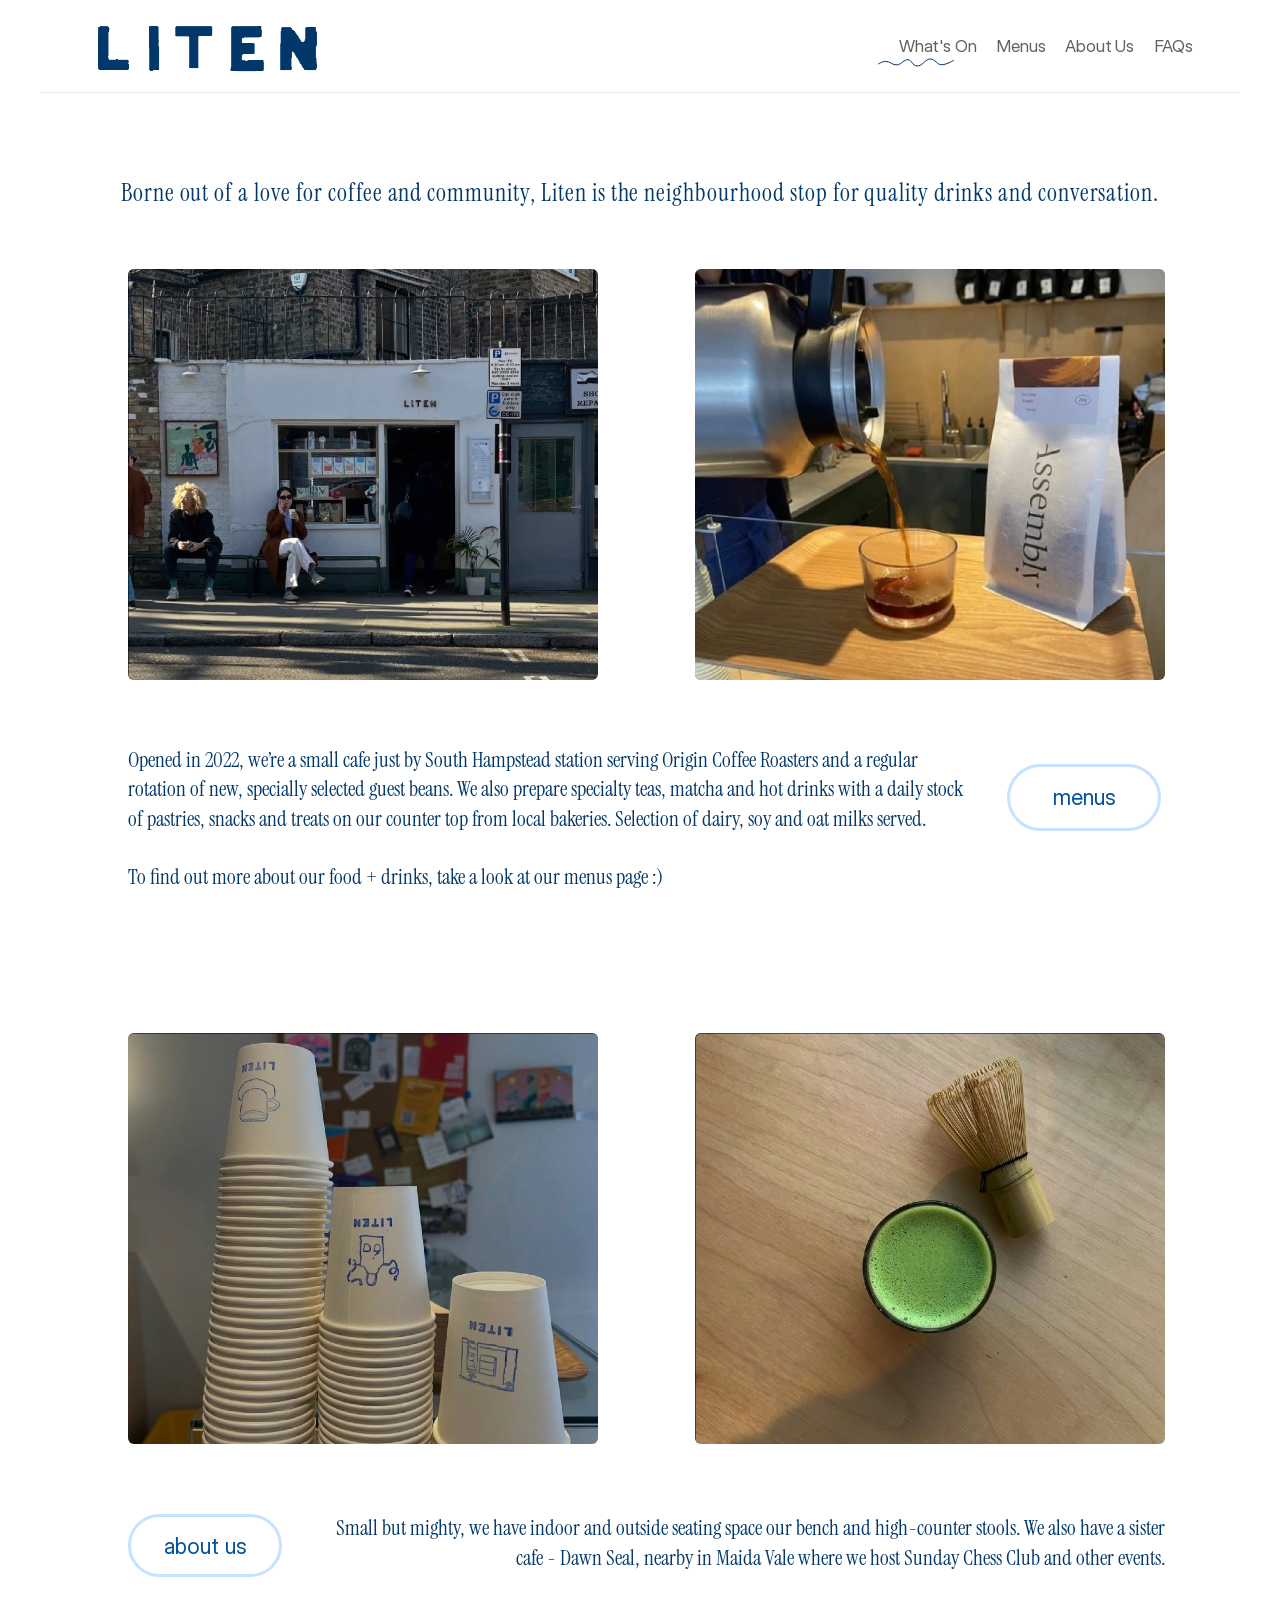
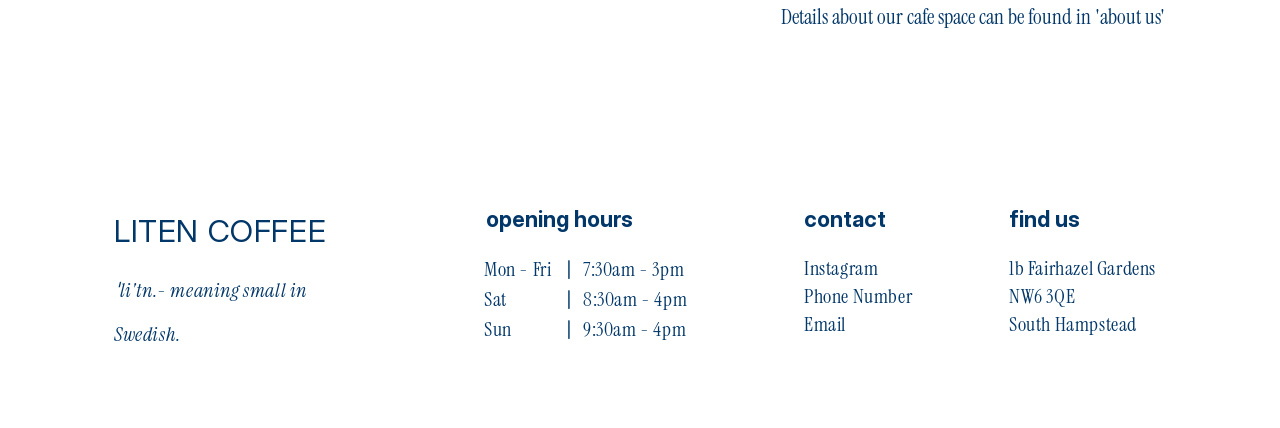
==== index.html @ a4f9b9c1 "Link footer address to Apple Maps / Google Maps Opens Apple Maps on iPhone, iPad and Mac, Google Map" ====
<!DOCTYPE html>
<html lang="en">
<head>
<meta charset="UTF-8">
<meta name="viewport" content="width=device-width, initial-scale=1.0">
<title>Liten — Home</title>
<meta name="description" content="Liten Coffee, a small neighbourhood cafe in South Hampstead serving quality coffee, tea and food.">
<link rel="icon" href="assets/images/liten-wordmark.png">
<link rel="preconnect" href="https://fonts.googleapis.com">
<link rel="preconnect" href="https://fonts.gstatic.com" crossorigin>
<link rel="stylesheet" href="https://fonts.googleapis.com/css2?family=Instrument+Serif:ital@0;1&display=swap">
<link rel="preload" href="assets/fonts/InterDisplay-Regular.woff2" as="font" type="font/woff2" crossorigin>
<link rel="stylesheet" href="css/style.css?v=2">
</head>
<body>
<header class="site-header">
  <div class="frame header-inner">
    <a href="index.html" class="logo-link" aria-label="Liten, back to home">
      <img src="assets/images/liten-wordmark.png" alt="Liten" width="245" height="91">
    </a>
    <button class="nav-toggle" type="button" aria-expanded="false" aria-controls="main-nav">Menu</button>
    <nav class="main-nav" id="main-nav" aria-label="Main">
      <a href="whatson.html">What's On<svg class="squiggle" viewBox="0 0 76 7" aria-hidden="true" focusable="false"><path d="M 0 5.26 C 0 5.26 3.353 2.695 7.664 2.41 C 11.975 2.125 14.529 6.456 19.16 5.886 C 23.79 5.316 25.866 0.416 30.017 0.7 C 34.168 0.985 33.849 6.399 38.958 6.969 C 44.067 7.539 47.261 0 52.37 0 C 57.479 0 58.597 5.841 63.866 5.699 C 69.134 5.556 76 1.14 76 1.14"/></svg></a>
      <a href="menus.html">Menus</a>
      <a href="aboutus.html">About Us</a>
      <a href="faqs.html">FAQs</a>
    </nav>
  </div>
</header>

<h1 class="sr-only">Liten Coffee</h1>
<main class="frame">
  <p class="home-hero">Borne out of a love for coffee and community, Liten is the neighbourhood stop for quality drinks and conversation.</p>

  <div class="home-main">
    <div class="photo-row">
      <img class="photo" src="assets/images/Liten_Shop_image.png" alt="The Liten shopfront in South Hampstead with customers sitting outside" width="470" height="411">
      <img class="photo" src="assets/images/Coffee_pour_image.png" alt="Filter coffee being poured beside a bag of beans" width="470" height="411">
    </div>

    <div class="home-copy-1">
      <div class="copy body-21">
        <p>Opened in 2022, we’re a small cafe just by South Hampstead station serving Origin Coffee Roasters and a regular rotation of new, specially selected guest beans. We also prepare specialty teas, matcha and hot drinks with a daily stock of pastries, snacks and treats on our counter top from local bakeries. Selection of dairy, soy and oat milks served.</p>
        <p>To find out more about our food + drinks, take a look at our menus page :)</p>
      </div>
      <a class="pill" href="menus.html">menus</a>
    </div>

    <div class="photo-row second">
      <img class="photo" src="assets/images/Coffee_Cups_image.png" alt="A stack of Liten branded coffee cups" width="470" height="411">
      <img class="photo" src="assets/images/Matcha_Image.png" alt="Matcha being whisked" width="471" height="411">
    </div>

    <div class="home-copy-2">
      <a class="pill short" href="aboutus.html">about us</a>
      <div class="copy body-21">
        <p>Small but mighty, we have indoor and outside seating space our bench and high-counter stools. We also have a sister cafe - Dawn Seal, nearby in Maida Vale where we host Sunday Chess Club and other events.</p>
        <p>Details about our cafe space can be found in 'about us'</p>
      </div>
    </div>
  </div>
</main>
<footer class="site-footer">
  <div class="frame footer-grid">
    <div class="footer-col">
      <p class="footer-brand">LITEN COFFEE</p>
      <p class="footer-gloss">ˈli'tn.- meaning small in Swedish.</p>
    </div>
    <div class="footer-col">
      <h2 class="heading-sans">opening hours</h2>
      <div class="hours">
        <p class="hours-row"><span>Mon - Fri</span><b>|</b><span>7:30am  - 3pm</span></p>
        <p class="hours-row"><span>Sat</span><b>|</b><span>8:30am - 4pm</span></p>
        <p class="hours-row"><span>Sun</span><b>|</b><span>9:30am - 4pm</span></p>
      </div>
    </div>
    <div class="footer-col">
      <h2 class="heading-sans">contact</h2>
      <p><a href="https://www.instagram.com/liten_coffeeshop/" target="_blank" rel="noopener">Instagram</a></p>
      <p>Phone Number</p>
      <p>Email</p>
    </div>
    <div class="footer-col">
      <h2 class="heading-sans">find us</h2>
      <a class="map-link" href="https://www.google.com/maps/search/?api=1&amp;query=Liten%20Coffee%2C%201b%20Fairhazel%20Gardens%2C%20London%20NW6%203QE" data-apple-maps="https://maps.apple.com/?q=Liten%20Coffee&amp;address=1b%20Fairhazel%20Gardens%2C%20London%20NW6%203QE" target="_blank" rel="noopener" aria-label="1b Fairhazel Gardens, NW6 3QE, South Hampstead (opens in maps)">
        <p>1b Fairhazel Gardens</p>
        <p>NW6 3QE</p>
        <p>South Hampstead</p>
      </a>
    </div>
  </div>
</footer>

<script src="js/main.js"></script>
</body>
</html>
---- css/style.css ----
/* ==========================================================================
   Liten Coffee — built to match the Framer design (1200px desktop frame).
   Every size, colour and position below is measured from the Framer site.
   ========================================================================== */

/* Fonts ----------------------------------------------------------------- */
/* Inter Display: official files from the Inter project (rsms/inter v4.1, SIL OFL) */
@font-face {
  font-family: 'Inter Display';
  src: url('../assets/fonts/InterDisplay-Regular.woff2') format('woff2');
  font-weight: 400; font-style: normal; font-display: swap;
}
@font-face {
  font-family: 'Inter Display';
  src: url('../assets/fonts/InterDisplay-SemiBold.woff2') format('woff2');
  font-weight: 600; font-style: normal; font-display: swap;
}
@font-face {
  font-family: 'Inter Display';
  src: url('../assets/fonts/InterDisplay-Bold.woff2') format('woff2');
  font-weight: 700; font-style: normal; font-display: swap;
}
/* Instrument Serif is loaded from Google Fonts in each page's <head> (same files Framer uses). */

/* Tokens ---------------------------------------------------------------- */
:root {
  --navy: #023769;        /* Framer "Text colour" */
  --pill-text: #01529E;   /* pill button text */
  --pill-blue: #C7E2FF;   /* pill button outline */
  --nav-grey: #616161;    /* nav links */
  --rule: rgba(0, 0, 0, 0.08); /* header divider */
  --placeholder: #D9D9D9; /* empty image frames awaiting photos */
  --bg: #FFFFFF;

  --sans: 'Inter Display', 'Inter', Helvetica, Arial, sans-serif;
  --serif: 'Instrument Serif', Georgia, 'Times New Roman', serif;

  --frame: 1200px;
}

* { box-sizing: border-box; }
html { -webkit-text-size-adjust: 100%; }
body {
  margin: 0;
  background: var(--bg);
  color: var(--navy);
  font-family: var(--serif);
  font-size: 20px;
  line-height: 1.4;
  -webkit-font-smoothing: antialiased;
}
p, h1, h2, h3, h4, ul { margin: 0; }
a { color: inherit; }
img { display: block; max-width: 100%; }

.sr-only {
  position: absolute; width: 1px; height: 1px; padding: 0; margin: -1px;
  overflow: hidden; clip: rect(0, 0, 0, 0); white-space: nowrap; border: 0;
}

/* The 1200px Framer frame, centred */
.frame {
  width: 100%;
  max-width: var(--frame);
  margin: 0 auto;
  position: relative;
}

/* Header ---------------------------------------------------------------- */
.site-header { background: var(--bg); }
.header-inner {
  display: flex;
  align-items: flex-start;
  justify-content: space-between;
  padding-left: 46px;
  padding-right: 47px;
  border-bottom: 1px solid var(--rule);
  height: 93px; /* 92px bar + 1px divider */
}
.logo-link { display: block; flex: none; }
.logo-link img { width: 245px; height: 91px; object-fit: cover; }

.main-nav {
  display: flex;
  gap: 20px;
  padding-top: 36px;
}
.main-nav a {
  position: relative;
  display: block;
  font-family: var(--sans);
  font-weight: 400;
  font-size: 17px;
  line-height: 20px;
  letter-spacing: -0.2px;
  color: var(--nav-grey);
  text-decoration: none;
  white-space: nowrap;
}
.main-nav a:first-child { letter-spacing: -0.17px; }
.main-nav a:hover { color: var(--navy); }

/* Hand-drawn squiggle: exact vector from Framer, sits under "What's On" */
.squiggle {
  position: absolute;
  left: -21px;
  top: 23px;
  width: 76px;
  height: 7px;
  overflow: visible;
  pointer-events: none;
}
.squiggle path { fill: none; stroke: var(--navy); stroke-width: 1; }

.nav-toggle { display: none; }

/* Compact header used on the inner pages */
.site-header.compact .header-inner { height: auto; border-bottom: 0; }
.site-header.compact .logo-link img { width: 168px; height: 63px; }
.site-header.compact .main-nav { padding-top: 21px; }
.site-header.compact .squiggle { top: 24px; }
.site-header.compact { border-bottom: 1px solid var(--rule); } /* full-width divider */

/* Type styles ----------------------------------------------------------- */
.page-title {
  font-family: var(--sans);
  font-weight: 600;
  font-size: 27px;
  line-height: 37.8px;
  letter-spacing: 0.81px;
}
.gloss {
  font-family: var(--serif);
  font-style: italic;
  font-size: 20px;
  line-height: 28px;
}
.body-21 { font-size: 21px; line-height: 29.4px; }
.body-20 { font-size: 20px; line-height: 36px; letter-spacing: 0.6px; }
.heading-sans {
  font-family: var(--sans);
  font-weight: 700;
  font-size: 22px;
  line-height: 30.8px;
}

/* Pill buttons: 3px light-blue outline, Inter Display 22px */
.pill {
  display: inline-flex;
  align-items: center;
  justify-content: center;
  width: 154px;
  height: 67px;
  border: 3px solid var(--pill-blue);
  border-radius: 42px;
  font-family: var(--sans);
  font-weight: 400;
  font-size: 22px;
  line-height: 1;
  color: var(--pill-text);
  text-decoration: none;
  transition: background-color 0.2s ease;
}
.pill:hover, .pill:focus-visible { background-color: var(--pill-blue); }
.pill.short { height: 63px; }
.pill.r34 { border-radius: 34px; }

/* Photos: 470 x 411, 6px corners */
.photo {
  width: 100%;
  aspect-ratio: 470 / 411;
  object-fit: cover;
  border-radius: 6px;
}
.photo-placeholder {
  width: 100%;
  aspect-ratio: 470 / 411;
  border-radius: 6px;
  background: var(--placeholder);
}
.photo-row {
  display: grid;
  grid-template-columns: minmax(0, 470px) minmax(0, 470px);
  column-gap: 97px;
}

/* Home ------------------------------------------------------------------ */
.home-hero {
  padding-top: 86px; /* text top at 179 */
  text-align: center;
  font-size: 24px;
  line-height: 28.8px;
  letter-spacing: 0.96px;
  padding-left: 16px;
  padding-right: 16px;
}
.home-main { padding-left: 88px; padding-right: 75px; }
.home-main .photo-row:first-child { margin-top: 61px; } /* images at 269 */

.home-copy-1 {
  display: flex;
  justify-content: space-between;
  align-items: flex-start;
  gap: 29px;
  margin-top: 66px;
}
.home-copy-1 .copy { max-width: 850px; display: grid; gap: 29px; }
.home-copy-1 .pill { margin-top: 18px; margin-right: 4px; }

.home-main .photo-row.second { margin-top: 141px; }

.home-copy-2 {
  display: flex;
  justify-content: space-between;
  align-items: flex-start;
  gap: 41px;
  margin-top: 70px;
  padding-bottom: 128px;
}
.home-copy-2 .copy { max-width: 842px; display: grid; gap: 30px; text-align: right; }

/* Menus ----------------------------------------------------------------- */
.inner-main { padding-left: 53px; padding-right: 53px; }
.menus-main { padding-left: 66px; padding-right: 90px; padding-bottom: 120px; }
.menus-main .page-title { margin-top: 71px; }
.menus-main .intro { margin-top: 29px; max-width: 618px; }
.menus-main .photo-row { margin-top: 85px; column-gap: 104px; }
.menu-col .pill { margin-top: 30px; }
.menu-col:first-child .pill { margin-left: 139px; }
.menu-col:last-child .pill { margin-left: 143px; }

/* About Us -------------------------------------------------------------- */
.about-main .page-title { margin-top: 68px; }
.about-main .gloss { margin-top: 20px; }
.about-photo {
  margin-top: 54px;
  width: 688px; max-width: 100%;
  aspect-ratio: 688 / 311;
  background: var(--placeholder);
}
.about-copy { margin-top: 45px; max-width: 624px; display: grid; gap: 36px; padding-bottom: 120px; }

/* FAQs ------------------------------------------------------------------ */
.faq-layout {
  display: grid;
  grid-template-columns: minmax(0, 1fr) 278px;
  column-gap: 40px;
  padding-bottom: 120px;
}
.faq-main .page-title { margin-top: 78px; }
.faq-list { margin-top: 57px; }
.faq-list dt, .faq-list dd {
  margin: 0;
  font-size: 21px;
  line-height: 37.8px;
  letter-spacing: 0.63px;
}
.faq-list dt { font-weight: 700; }
.things { margin-top: 116px; } /* heading at x 868, y 180 */
.things .heading-sans { line-height: 27px; }
.things ul { list-style: none; padding: 0; margin-top: 17px; }

/* What's On ------------------------------------------------------------- */
.whatson-line {
  text-align: center;
  font-size: 16px;
  line-height: 19.2px;
  padding-bottom: 240px;
}

/* Footer ---------------------------------------------------------------- */
.site-footer { background: var(--bg); }
.footer-grid {
  display: grid;
  grid-template-columns: 372px 318px 205px auto;
  padding: 45px 16px 72px 74px;
}
.footer-col .footer-brand {
  font-family: var(--sans);
  font-weight: 400;
  font-size: 31px;
  line-height: 49.6px;
  white-space: nowrap;
}
.footer-col .footer-gloss {
  margin-top: 13px;
  max-width: 246px;
  font-style: italic;
  font-size: 20px;
  line-height: 44px;
}
.footer-col p, .hours-row {
  font-size: 20px;
  line-height: 28px;
  letter-spacing: 0.6px;
}
.footer-col .heading-sans { margin-bottom: 21px; line-height: 27px; }
.footer-col a { text-decoration: none; }
.footer-col a:hover { text-decoration: underline; }
.hours { margin-left: -2px; }
.footer-col .hours-row {
  display: grid;
  grid-template-columns: 82px 17px auto;
  line-height: 30px;
  white-space: nowrap;
}
.hours-row b { font-weight: 700; }

/* Mid widths: let the frame breathe ------------------------------------- */
@media (max-width: 1199px) {
  .header-inner { padding-left: 32px; padding-right: 32px; }
  .home-main { padding-left: 48px; padding-right: 48px; }
  .home-main .photo-row { column-gap: 6%; }
  .menus-main { padding-left: 48px; padding-right: 48px; }
  .menus-main .photo-row { column-gap: 6%; }
  .menu-col .pill { margin-left: 0 !important; }
  .menu-col { display: grid; justify-items: center; }
  .inner-main { padding-left: 48px; padding-right: 48px; }
  .faq-layout { grid-template-columns: minmax(0, 1fr) 260px; }
  .footer-grid { grid-template-columns: 1.4fr 1.2fr 0.9fr 1fr; column-gap: 24px; padding-left: 48px; padding-right: 32px; }
}

/* Mobile (not designed in Framer yet; stacks the desktop design) -------- */
@media (max-width: 760px) {
  .header-inner {
    height: auto;
    flex-wrap: wrap;
    align-items: center;
    padding: 0 20px;
  }
  .logo-link img, .site-header.compact .logo-link img { width: 168px; height: 63px; }
  .nav-toggle {
    display: inline-flex;
    background: none;
    border: 0;
    padding: 8px 0;
    font-family: var(--sans);
    font-size: 17px;
    color: var(--navy);
    cursor: pointer;
  }
  .main-nav,
  .site-header.compact .main-nav {
    display: none;
    width: 100%;
    flex-direction: column;
    gap: 18px;
    padding: 12px 0 22px;
  }
  .main-nav.open { display: flex; }
  .main-nav a { font-size: 19px; line-height: 24px; }
  .squiggle { left: 0; top: 27px; }

  .home-hero { padding: 40px 20px 0; font-size: 22px; line-height: 28px; letter-spacing: 0.6px; }
  .home-main, .menus-main, .inner-main { padding-left: 20px; padding-right: 20px; }
  .photo-row, .menus-main .photo-row { grid-template-columns: minmax(0, 1fr); row-gap: 20px; }
  .home-main .photo-row:first-child { margin-top: 36px; }
  .home-main .photo-row.second { margin-top: 64px; }
  .home-copy-1, .home-copy-2 { flex-direction: column; gap: 24px; margin-top: 36px; }
  .home-copy-1 .pill { margin: 0; }
  .home-copy-2 { flex-direction: column-reverse; padding-bottom: 72px; }
  .home-copy-2 .copy { text-align: left; }
  .menus-main .page-title, .about-main .page-title, .faq-main .page-title { margin-top: 40px; }
  .menus-main .photo-row { margin-top: 40px; row-gap: 40px; }
  .menu-col .pill { margin-top: 20px; }
  .about-photo { margin-top: 32px; }
  .about-copy { margin-top: 32px; gap: 24px; padding-bottom: 72px; }
  .faq-layout { grid-template-columns: minmax(0, 1fr); padding-bottom: 72px; }
  .faq-list { margin-top: 28px; }
  .faq-list dt, .faq-list dd { line-height: 30px; }
  .faq-list dd { margin-bottom: 12px; }
  .things { margin-top: 32px; }
  .whatson-line { padding: 32px 20px 160px; }
  .footer-grid { grid-template-columns: 1fr 1fr; gap: 36px 24px; padding: 40px 20px 56px; }
  .footer-col:first-child { grid-column: 1 / -1; }
  .footer-col .footer-gloss { margin-top: 4px; line-height: 30px; max-width: none; }
  .footer-col .heading-sans { margin-bottom: 12px; }
}
@media (max-width: 420px) {
  .footer-grid { grid-template-columns: 1fr; }
}

/* "find us" address link: looks like the design, underlines on hover */
.map-link { display: block; text-decoration: none; }
.map-link:hover p, .map-link:focus-visible p { text-decoration: underline; }
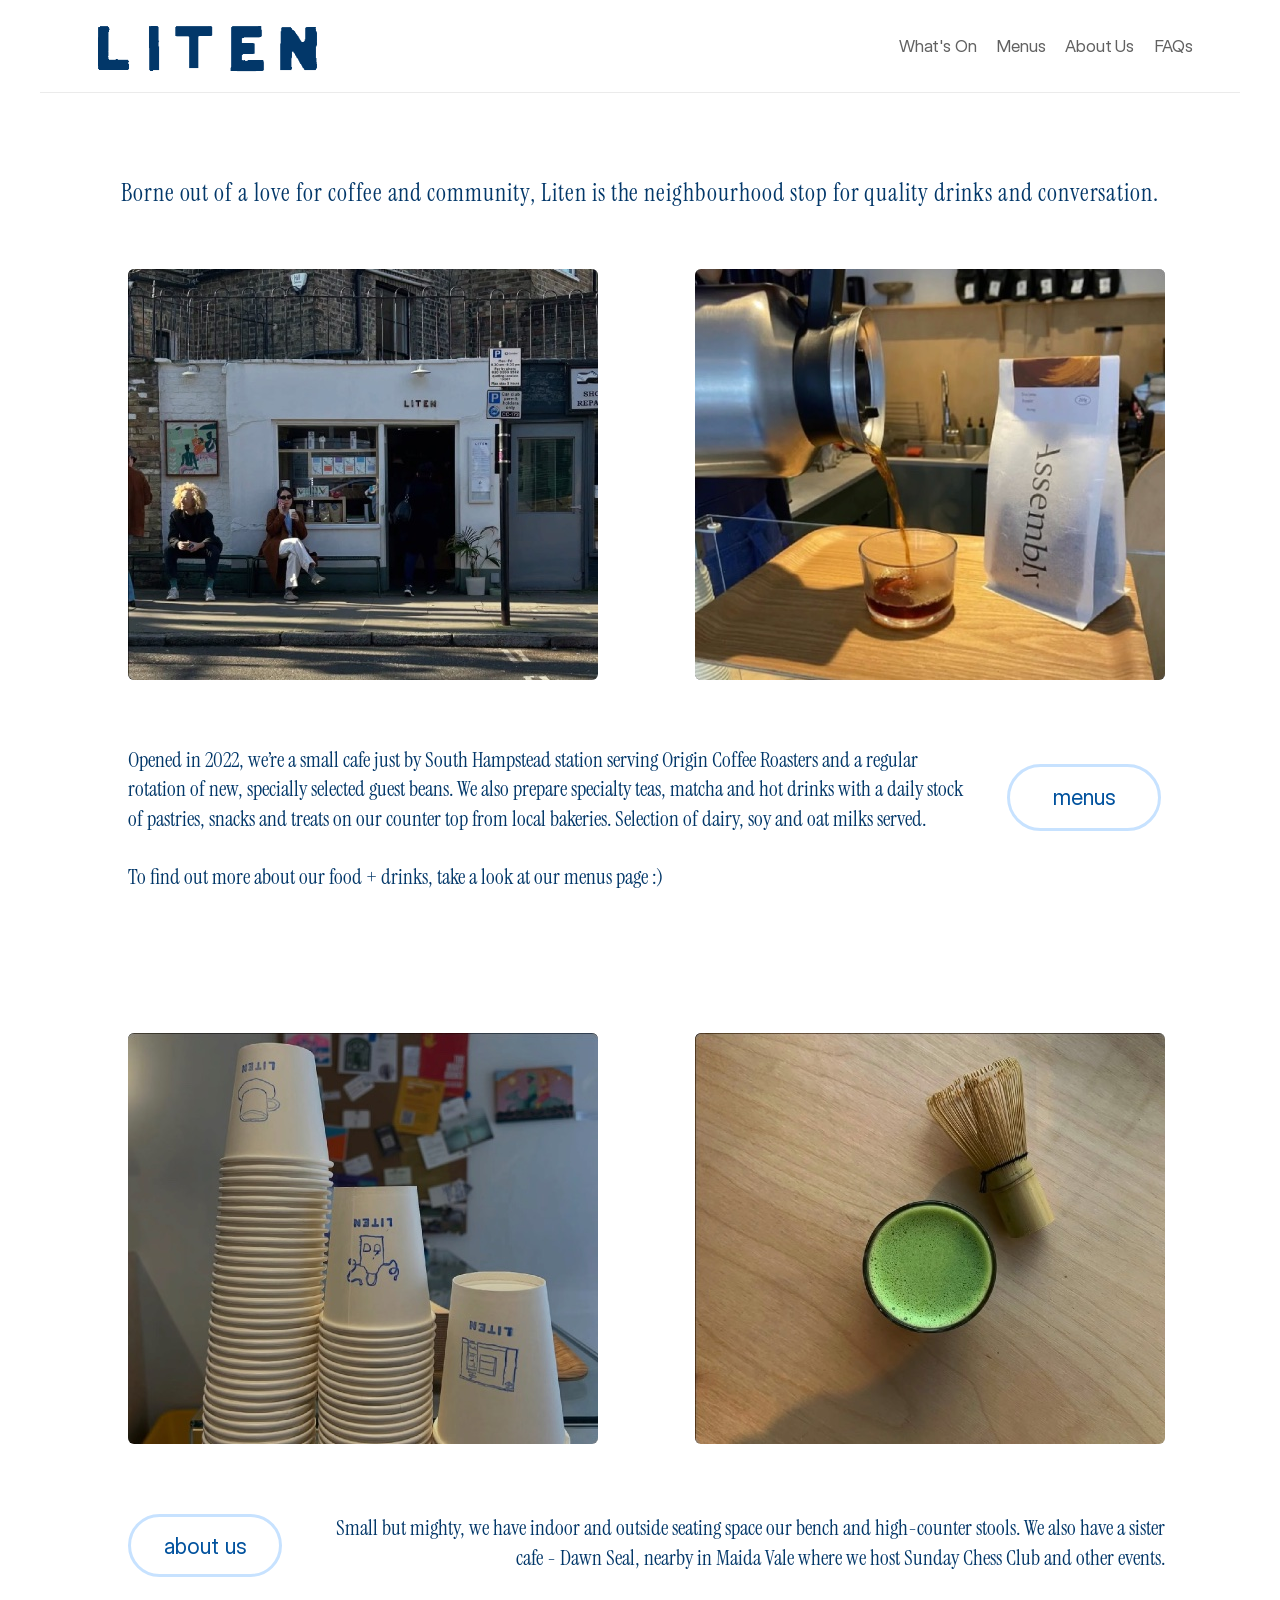
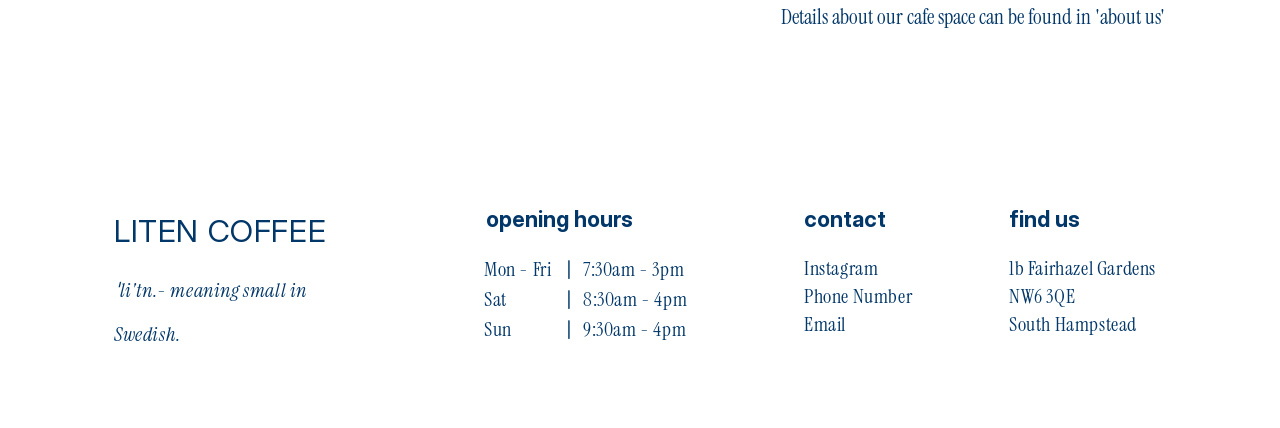
==== commit 1cc5eff8: "Show nav squiggle only on hover and for the current page Co-Authored-By: Claude Opus 5.5 <noreply@an" ====
--- a/index.html
+++ b/index.html
@@ -18,12 +18,12 @@
     <a href="index.html" class="logo-link" aria-label="Liten, back to home">
       <img src="assets/images/liten-wordmark.png" alt="Liten" width="245" height="91">
     </a>
-    <button class="nav-toggle" type="button" aria-expanded="false" aria-controls="main-nav">Menu</button>
+    <button class="nav-toggle" type="button" aria-expanded="false" aria-controls="main-nav" aria-label="Open navigation"><span></span><span></span><span></span></button>
     <nav class="main-nav" id="main-nav" aria-label="Main">
       <a href="whatson.html">What's On<svg class="squiggle" viewBox="0 0 76 7" aria-hidden="true" focusable="false"><path d="M 0 5.26 C 0 5.26 3.353 2.695 7.664 2.41 C 11.975 2.125 14.529 6.456 19.16 5.886 C 23.79 5.316 25.866 0.416 30.017 0.7 C 34.168 0.985 33.849 6.399 38.958 6.969 C 44.067 7.539 47.261 0 52.37 0 C 57.479 0 58.597 5.841 63.866 5.699 C 69.134 5.556 76 1.14 76 1.14"/></svg></a>
-      <a href="menus.html">Menus</a>
-      <a href="aboutus.html">About Us</a>
-      <a href="faqs.html">FAQs</a>
+      <a href="menus.html">Menus<svg class="squiggle" viewBox="0 0 76 7" aria-hidden="true" focusable="false"><path d="M 0 5.26 C 0 5.26 3.353 2.695 7.664 2.41 C 11.975 2.125 14.529 6.456 19.16 5.886 C 23.79 5.316 25.866 0.416 30.017 0.7 C 34.168 0.985 33.849 6.399 38.958 6.969 C 44.067 7.539 47.261 0 52.37 0 C 57.479 0 58.597 5.841 63.866 5.699 C 69.134 5.556 76 1.14 76 1.14"/></svg></a>
+      <a href="aboutus.html">About Us<svg class="squiggle" viewBox="0 0 76 7" aria-hidden="true" focusable="false"><path d="M 0 5.26 C 0 5.26 3.353 2.695 7.664 2.41 C 11.975 2.125 14.529 6.456 19.16 5.886 C 23.79 5.316 25.866 0.416 30.017 0.7 C 34.168 0.985 33.849 6.399 38.958 6.969 C 44.067 7.539 47.261 0 52.37 0 C 57.479 0 58.597 5.841 63.866 5.699 C 69.134 5.556 76 1.14 76 1.14"/></svg></a>
+      <a href="faqs.html">FAQs<svg class="squiggle" viewBox="0 0 76 7" aria-hidden="true" focusable="false"><path d="M 0 5.26 C 0 5.26 3.353 2.695 7.664 2.41 C 11.975 2.125 14.529 6.456 19.16 5.886 C 23.79 5.316 25.866 0.416 30.017 0.7 C 34.168 0.985 33.849 6.399 38.958 6.969 C 44.067 7.539 47.261 0 52.37 0 C 57.479 0 58.597 5.841 63.866 5.699 C 69.134 5.556 76 1.14 76 1.14"/></svg></a>
     </nav>
   </div>
 </header>
--- a/css/style.css
+++ b/css/style.css
@@ -100,16 +100,25 @@
 .main-nav a:first-child { letter-spacing: -0.17px; }
 .main-nav a:hover { color: var(--navy); }
 
-/* Hand-drawn squiggle: exact vector from Framer, sits under "What's On" */
+/* Hand-drawn squiggle: exact vector from Framer.
+   Hidden by default; shows under the current page's link,
+   and on hover on devices with a mouse. */
 .squiggle {
   position: absolute;
-  left: -21px;
+  left: calc(50% - 38px);
   top: 23px;
   width: 76px;
   height: 7px;
   overflow: visible;
   pointer-events: none;
-}
+  opacity: 0;
+  transition: opacity 0.2s ease;
+}
+.main-nav a[aria-current="page"] .squiggle { opacity: 1; }
+@media (hover: hover) {
+  .main-nav a:hover .squiggle { opacity: 1; }
+}
+@media (prefers-reduced-motion: reduce) { .squiggle { transition: none; } }
 .squiggle path { fill: none; stroke: var(--navy); stroke-width: 1; }
 
 .nav-toggle { display: none; }
@@ -329,16 +338,31 @@
     padding: 0 20px;
   }
   .logo-link img, .site-header.compact .logo-link img { width: 168px; height: 63px; }
+  /* Three-line navigation button; turns into a cross while open */
   .nav-toggle {
     display: inline-flex;
+    flex-direction: column;
+    justify-content: center;
+    gap: 6px;
+    width: 44px;
+    height: 44px;
+    padding: 0 10px;
+    margin-right: -10px;
     background: none;
     border: 0;
-    padding: 8px 0;
-    font-family: var(--sans);
-    font-size: 17px;
-    color: var(--navy);
     cursor: pointer;
   }
+  .nav-toggle span {
+    display: block;
+    height: 2px;
+    border-radius: 1px;
+    background: var(--navy);
+    transition: transform 0.2s ease, opacity 0.2s ease;
+  }
+  .nav-toggle[aria-expanded="true"] span:nth-child(1) { transform: translateY(8px) rotate(45deg); }
+  .nav-toggle[aria-expanded="true"] span:nth-child(2) { opacity: 0; }
+  .nav-toggle[aria-expanded="true"] span:nth-child(3) { transform: translateY(-8px) rotate(-45deg); }
+  .nav-toggle:focus-visible { outline: 2px solid var(--navy); outline-offset: 2px; }
   .main-nav,
   .site-header.compact .main-nav {
     display: none;
@@ -383,3 +407,5 @@
 /* "find us" address link: looks like the design, underlines on hover */
 .map-link { display: block; text-decoration: none; }
 .map-link:hover p, .map-link:focus-visible p { text-decoration: underline; }
+
+@media (prefers-reduced-motion: reduce) { .nav-toggle span { transition: none; } }
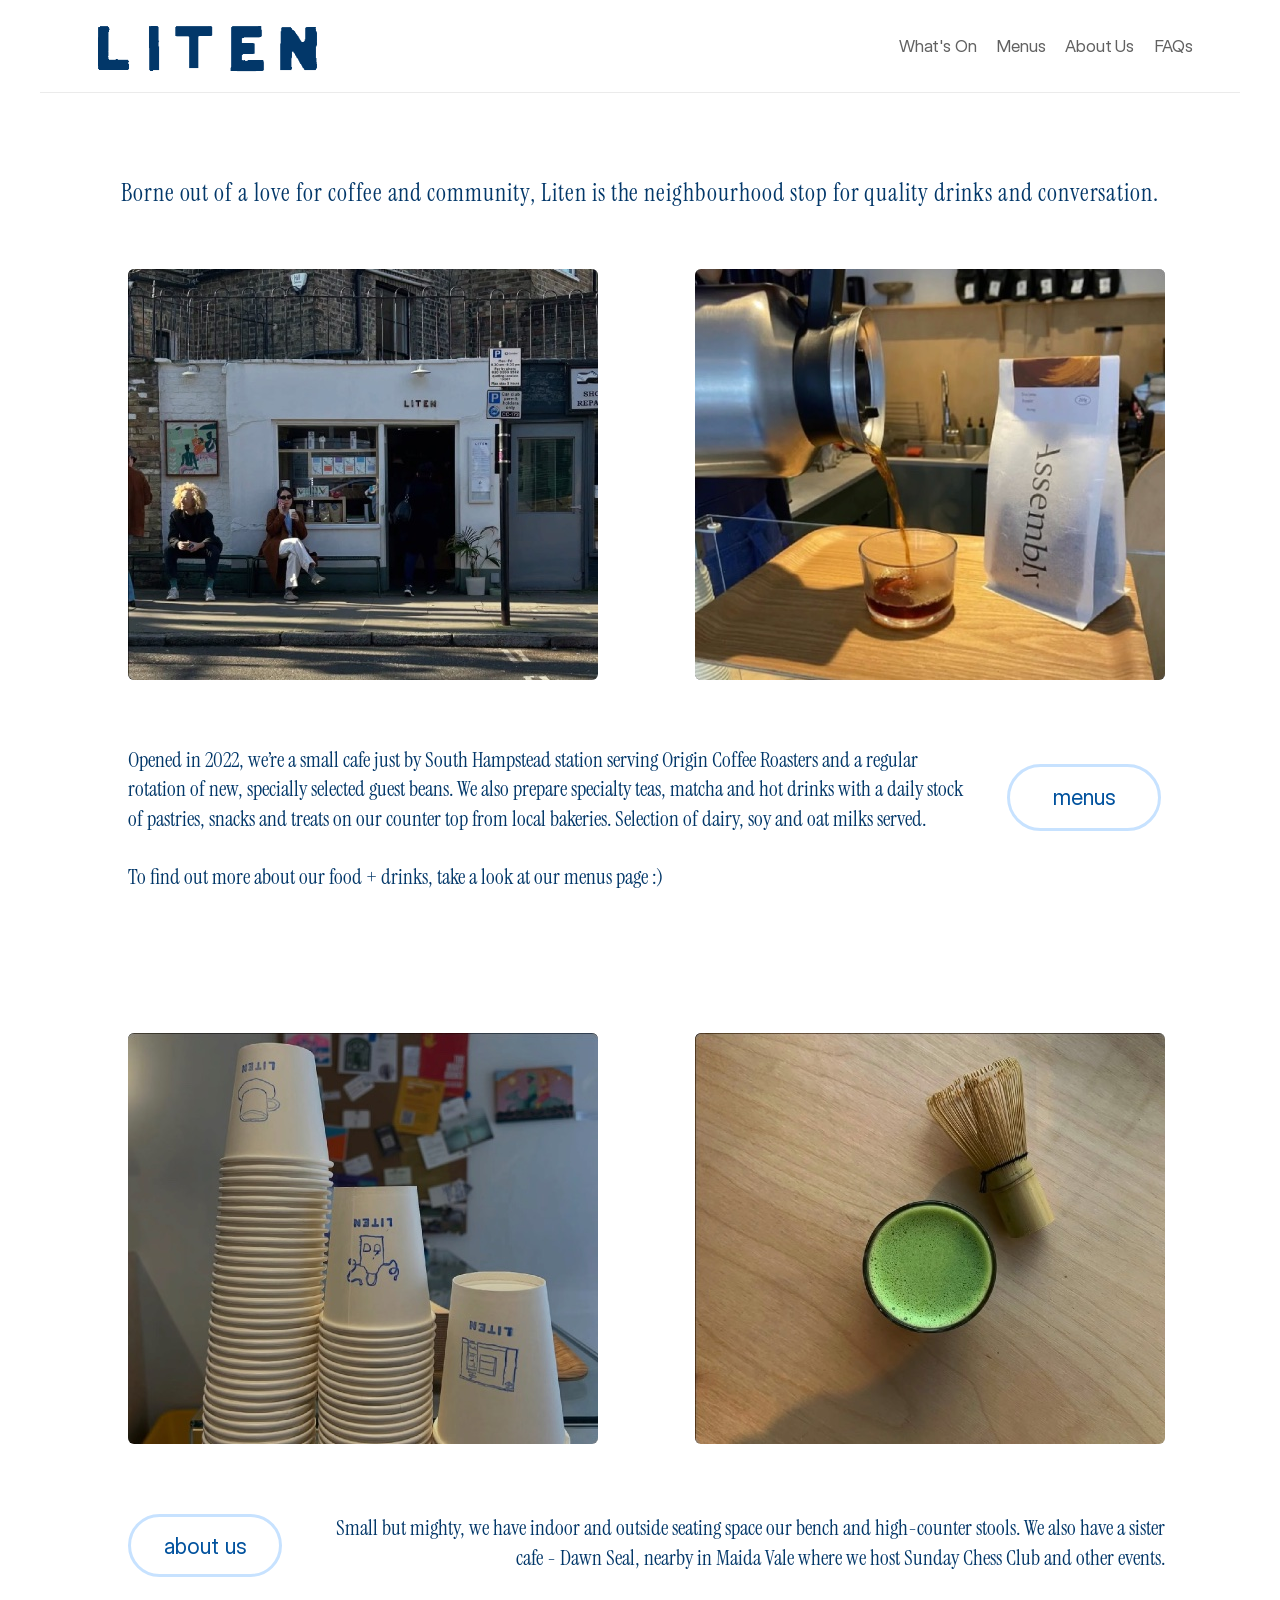
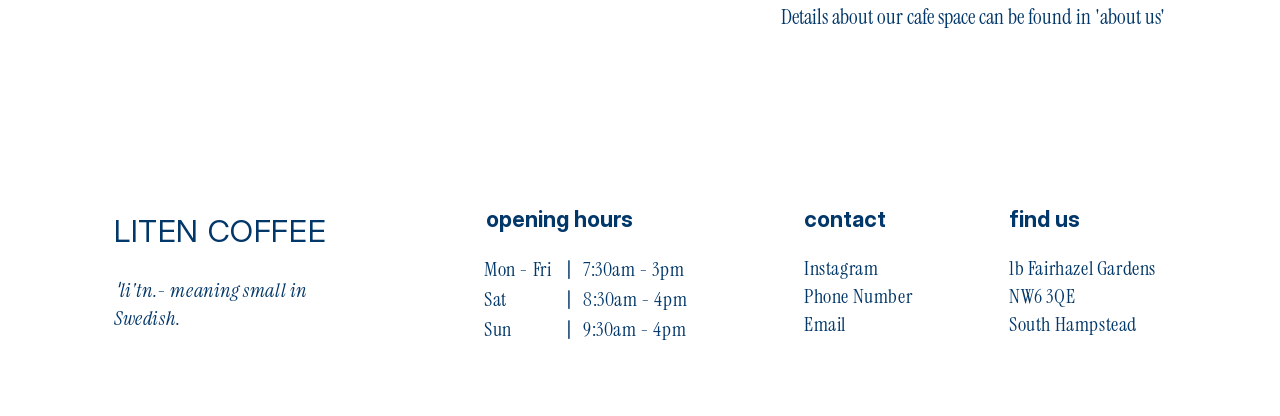
==== commit 974985ee: "Squiggle matches link width; footer gloss line spacing; maps app chooser - Squiggle is cropped to ea" ====
--- a/index.html
+++ b/index.html
@@ -20,10 +20,10 @@
     </a>
     <button class="nav-toggle" type="button" aria-expanded="false" aria-controls="main-nav" aria-label="Open navigation"><span></span><span></span><span></span></button>
     <nav class="main-nav" id="main-nav" aria-label="Main">
-      <a href="whatson.html">What's On<svg class="squiggle" viewBox="0 0 76 7" aria-hidden="true" focusable="false"><path d="M 0 5.26 C 0 5.26 3.353 2.695 7.664 2.41 C 11.975 2.125 14.529 6.456 19.16 5.886 C 23.79 5.316 25.866 0.416 30.017 0.7 C 34.168 0.985 33.849 6.399 38.958 6.969 C 44.067 7.539 47.261 0 52.37 0 C 57.479 0 58.597 5.841 63.866 5.699 C 69.134 5.556 76 1.14 76 1.14"/></svg></a>
-      <a href="menus.html">Menus<svg class="squiggle" viewBox="0 0 76 7" aria-hidden="true" focusable="false"><path d="M 0 5.26 C 0 5.26 3.353 2.695 7.664 2.41 C 11.975 2.125 14.529 6.456 19.16 5.886 C 23.79 5.316 25.866 0.416 30.017 0.7 C 34.168 0.985 33.849 6.399 38.958 6.969 C 44.067 7.539 47.261 0 52.37 0 C 57.479 0 58.597 5.841 63.866 5.699 C 69.134 5.556 76 1.14 76 1.14"/></svg></a>
-      <a href="aboutus.html">About Us<svg class="squiggle" viewBox="0 0 76 7" aria-hidden="true" focusable="false"><path d="M 0 5.26 C 0 5.26 3.353 2.695 7.664 2.41 C 11.975 2.125 14.529 6.456 19.16 5.886 C 23.79 5.316 25.866 0.416 30.017 0.7 C 34.168 0.985 33.849 6.399 38.958 6.969 C 44.067 7.539 47.261 0 52.37 0 C 57.479 0 58.597 5.841 63.866 5.699 C 69.134 5.556 76 1.14 76 1.14"/></svg></a>
-      <a href="faqs.html">FAQs<svg class="squiggle" viewBox="0 0 76 7" aria-hidden="true" focusable="false"><path d="M 0 5.26 C 0 5.26 3.353 2.695 7.664 2.41 C 11.975 2.125 14.529 6.456 19.16 5.886 C 23.79 5.316 25.866 0.416 30.017 0.7 C 34.168 0.985 33.849 6.399 38.958 6.969 C 44.067 7.539 47.261 0 52.37 0 C 57.479 0 58.597 5.841 63.866 5.699 C 69.134 5.556 76 1.14 76 1.14"/></svg></a>
+      <a href="whatson.html">What's On<svg class="squiggle" viewBox="0 -1 76 9" preserveAspectRatio="xMinYMid slice" aria-hidden="true" focusable="false"><path d="M 0 5.26 C 0 5.26 3.353 2.695 7.664 2.41 C 11.975 2.125 14.529 6.456 19.16 5.886 C 23.79 5.316 25.866 0.416 30.017 0.7 C 34.168 0.985 33.849 6.399 38.958 6.969 C 44.067 7.539 47.261 0 52.37 0 C 57.479 0 58.597 5.841 63.866 5.699 C 69.134 5.556 76 1.14 76 1.14"/></svg></a>
+      <a href="menus.html">Menus<svg class="squiggle" viewBox="0 -1 76 9" preserveAspectRatio="xMinYMid slice" aria-hidden="true" focusable="false"><path d="M 0 5.26 C 0 5.26 3.353 2.695 7.664 2.41 C 11.975 2.125 14.529 6.456 19.16 5.886 C 23.79 5.316 25.866 0.416 30.017 0.7 C 34.168 0.985 33.849 6.399 38.958 6.969 C 44.067 7.539 47.261 0 52.37 0 C 57.479 0 58.597 5.841 63.866 5.699 C 69.134 5.556 76 1.14 76 1.14"/></svg></a>
+      <a href="aboutus.html">About Us<svg class="squiggle" viewBox="0 -1 76 9" preserveAspectRatio="xMinYMid slice" aria-hidden="true" focusable="false"><path d="M 0 5.26 C 0 5.26 3.353 2.695 7.664 2.41 C 11.975 2.125 14.529 6.456 19.16 5.886 C 23.79 5.316 25.866 0.416 30.017 0.7 C 34.168 0.985 33.849 6.399 38.958 6.969 C 44.067 7.539 47.261 0 52.37 0 C 57.479 0 58.597 5.841 63.866 5.699 C 69.134 5.556 76 1.14 76 1.14"/></svg></a>
+      <a href="faqs.html">FAQs<svg class="squiggle" viewBox="0 -1 76 9" preserveAspectRatio="xMinYMid slice" aria-hidden="true" focusable="false"><path d="M 0 5.26 C 0 5.26 3.353 2.695 7.664 2.41 C 11.975 2.125 14.529 6.456 19.16 5.886 C 23.79 5.316 25.866 0.416 30.017 0.7 C 34.168 0.985 33.849 6.399 38.958 6.969 C 44.067 7.539 47.261 0 52.37 0 C 57.479 0 58.597 5.841 63.866 5.699 C 69.134 5.556 76 1.14 76 1.14"/></svg></a>
     </nav>
   </div>
 </header>
@@ -82,11 +82,18 @@
     </div>
     <div class="footer-col">
       <h2 class="heading-sans">find us</h2>
-      <a class="map-link" href="https://www.google.com/maps/search/?api=1&amp;query=Liten%20Coffee%2C%201b%20Fairhazel%20Gardens%2C%20London%20NW6%203QE" data-apple-maps="https://maps.apple.com/?q=Liten%20Coffee&amp;address=1b%20Fairhazel%20Gardens%2C%20London%20NW6%203QE" target="_blank" rel="noopener" aria-label="1b Fairhazel Gardens, NW6 3QE, South Hampstead (opens in maps)">
-        <p>1b Fairhazel Gardens</p>
-        <p>NW6 3QE</p>
-        <p>South Hampstead</p>
-      </a>
+      <div class="map-choice">
+        <button class="map-toggle" type="button" aria-expanded="false" aria-controls="map-options">
+          <span>1b Fairhazel Gardens</span>
+          <span>NW6 3QE</span>
+          <span>South Hampstead</span>
+          <span class="sr-only">, choose a maps app</span>
+        </button>
+        <ul class="map-options" id="map-options">
+          <li><a href="https://maps.apple.com/?q=Liten%20Coffee&amp;address=1b%20Fairhazel%20Gardens%2C%20London%20NW6%203QE" target="_blank" rel="noopener">Open in Apple Maps</a></li>
+          <li><a href="https://www.google.com/maps/search/?api=1&amp;query=Liten%20Coffee%2C%201b%20Fairhazel%20Gardens%2C%20London%20NW6%203QE" target="_blank" rel="noopener">Open in Google Maps</a></li>
+        </ul>
+      </div>
     </div>
   </div>
 </footer>
--- a/css/style.css
+++ b/css/style.css
@@ -105,11 +105,11 @@
    and on hover on devices with a mouse. */
 .squiggle {
   position: absolute;
-  left: calc(50% - 38px);
-  top: 23px;
-  width: 76px;
-  height: 7px;
-  overflow: visible;
+  left: 0;
+  top: 22px;
+  width: 100%;   /* same width as the word; the wave is cropped, never squashed */
+  height: 9px;
+  overflow: hidden;
   pointer-events: none;
   opacity: 0;
   transition: opacity 0.2s ease;
@@ -127,7 +127,7 @@
 .site-header.compact .header-inner { height: auto; border-bottom: 0; }
 .site-header.compact .logo-link img { width: 168px; height: 63px; }
 .site-header.compact .main-nav { padding-top: 21px; }
-.site-header.compact .squiggle { top: 24px; }
+.site-header.compact .squiggle { top: 23px; }
 .site-header.compact { border-bottom: 1px solid var(--rule); } /* full-width divider */
 
 /* Type styles ----------------------------------------------------------- */
@@ -292,11 +292,11 @@
   white-space: nowrap;
 }
 .footer-col .footer-gloss {
-  margin-top: 13px;
+  margin-top: 21px;
   max-width: 246px;
   font-style: italic;
   font-size: 20px;
-  line-height: 44px;
+  line-height: 28px; /* same line spacing as the other footer columns */
 }
 .footer-col p, .hours-row {
   font-size: 20px;
@@ -371,9 +371,10 @@
     gap: 18px;
     padding: 12px 0 22px;
   }
-  .main-nav.open { display: flex; }
+  .main-nav.open,
+  .site-header.compact .main-nav.open { display: flex; }
   .main-nav a { font-size: 19px; line-height: 24px; }
-  .squiggle { left: 0; top: 27px; }
+  .squiggle { top: 26px; }
 
   .home-hero { padding: 40px 20px 0; font-size: 22px; line-height: 28px; letter-spacing: 0.6px; }
   .home-main, .menus-main, .inner-main { padding-left: 20px; padding-right: 20px; }
@@ -396,16 +397,61 @@
   .things { margin-top: 32px; }
   .whatson-line { padding: 32px 20px 160px; }
   .footer-grid { grid-template-columns: 1fr 1fr; gap: 36px 24px; padding: 40px 20px 56px; }
-  .footer-col:first-child { grid-column: 1 / -1; }
-  .footer-col .footer-gloss { margin-top: 4px; line-height: 30px; max-width: none; }
+  .footer-col:first-child,
+  .footer-col:nth-child(2) { grid-column: 1 / -1; }   /* brand, then opening hours on their own rows */
+  .footer-col:nth-child(4) { grid-column: 1; grid-row: 3; } /* find us, bottom left */
+  .footer-col:nth-child(3) { grid-column: 2; grid-row: 3; } /* contact, bottom right */
+  .footer-col p { white-space: nowrap; }
+  .footer-col .footer-gloss { margin-top: 4px; max-width: none; }
   .footer-col .heading-sans { margin-bottom: 12px; }
 }
-@media (max-width: 420px) {
-  .footer-grid { grid-template-columns: 1fr; }
-}
-
-/* "find us" address link: looks like the design, underlines on hover */
-.map-link { display: block; text-decoration: none; }
-.map-link:hover p, .map-link:focus-visible p { text-decoration: underline; }
+
+
+/* "find us" address: tap to choose Apple Maps or Google Maps */
+.map-choice { position: relative; }
+.map-toggle {
+  display: block;
+  padding: 0;
+  border: 0;
+  background: none;
+  color: inherit;
+  text-align: left;
+  cursor: pointer;
+  font-family: var(--serif);
+  font-size: 20px;
+  line-height: 28px;
+  letter-spacing: 0.6px;
+}
+.map-toggle span:not(.sr-only) { display: block; white-space: nowrap; }
+.map-toggle:hover span, .map-toggle[aria-expanded="true"] span { text-decoration: underline; }
+.map-toggle:focus-visible { outline: 2px solid var(--navy); outline-offset: 4px; border-radius: 2px; }
+.map-options {
+  list-style: none;
+  margin: 0;
+  padding: 0;
+  display: grid;
+  gap: 4px;
+  margin-top: 10px;
+}
+.map-choice.js .map-options {
+  margin: 12px 0 0 -14px;      /* opens below the address */
+  width: max-content;
+  max-width: calc(100% + 14px);
+  padding: 6px 14px;
+  background: var(--bg);
+  border: 3px solid var(--pill-blue);
+  border-radius: 18px;
+}
+.map-choice.js .map-options[hidden] { display: none; }
+.map-options a {
+  display: block;
+  font-family: var(--sans);
+  font-size: 17px;
+  line-height: 34px;
+  color: var(--pill-text);
+  text-decoration: none;
+  white-space: nowrap;
+}
+.map-options a:hover, .map-options a:focus-visible { text-decoration: underline; }
 
 @media (prefers-reduced-motion: reduce) { .nav-toggle span { transition: none; } }
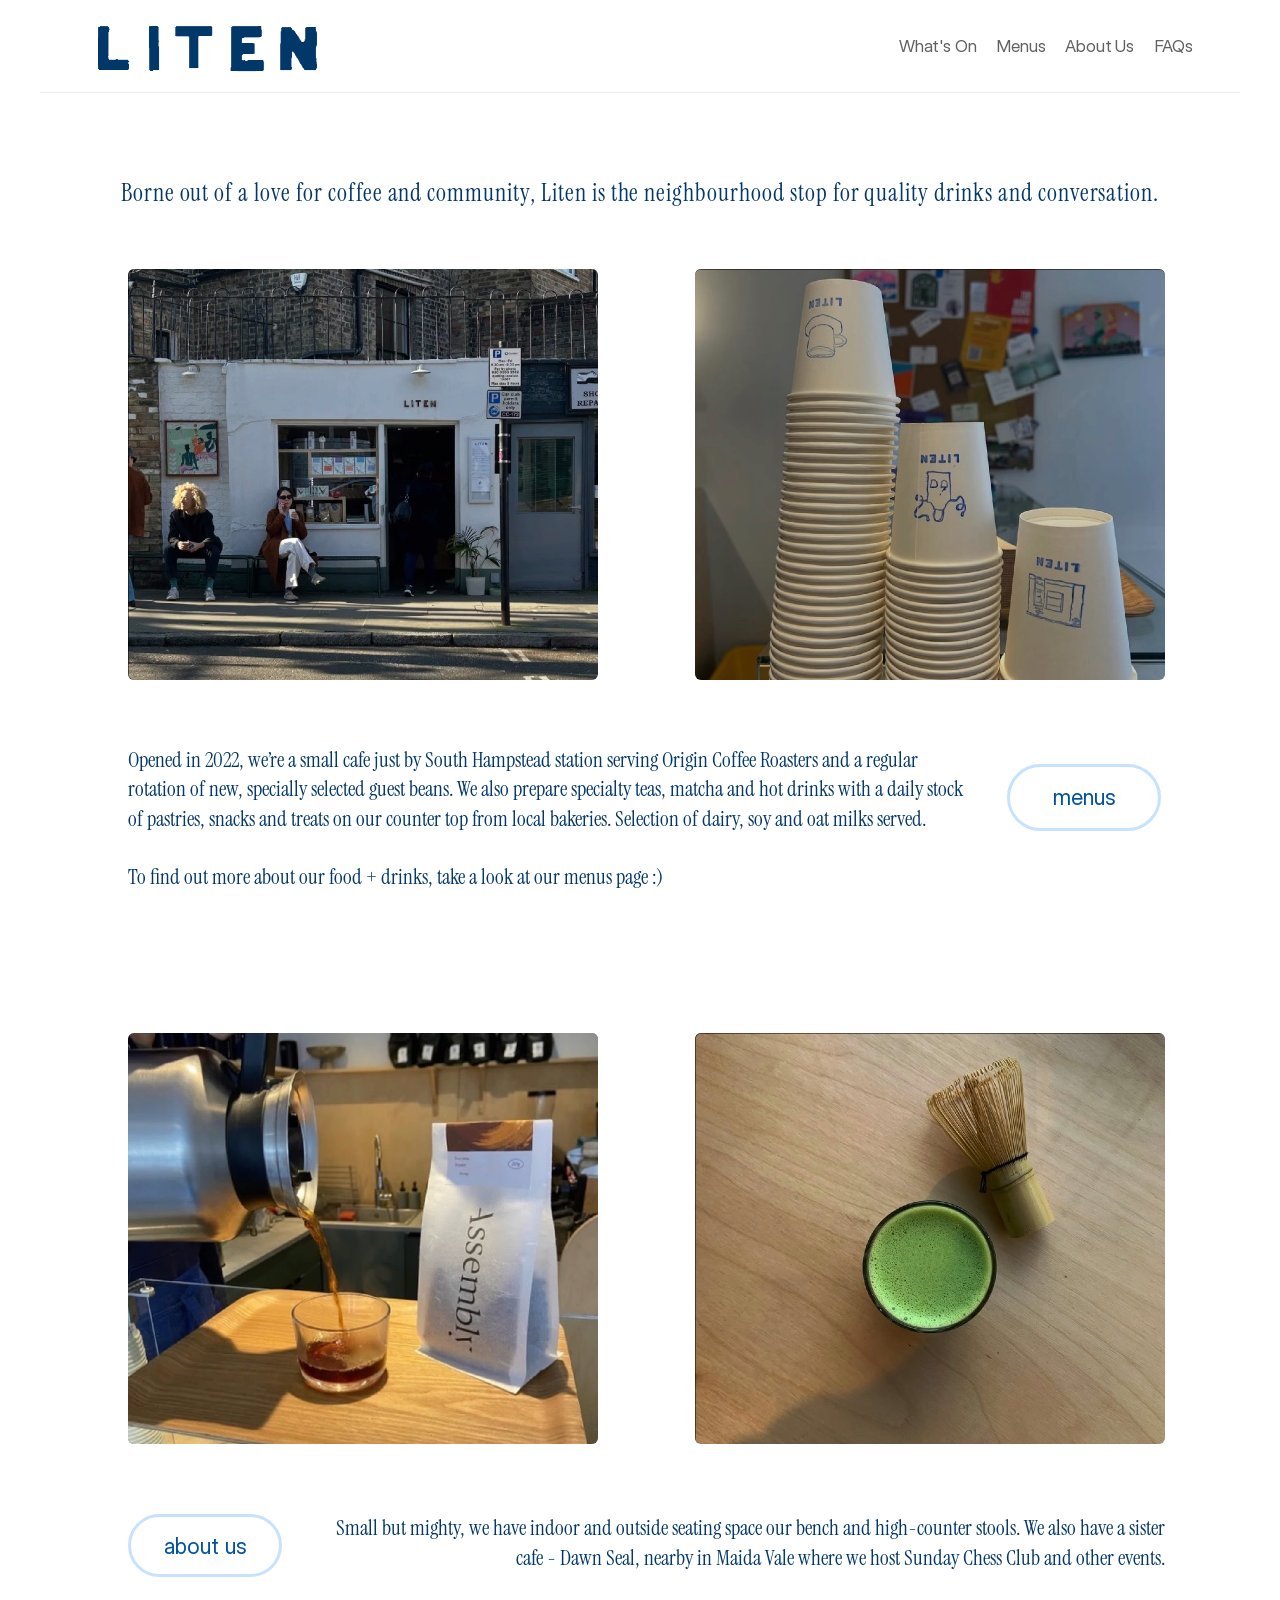
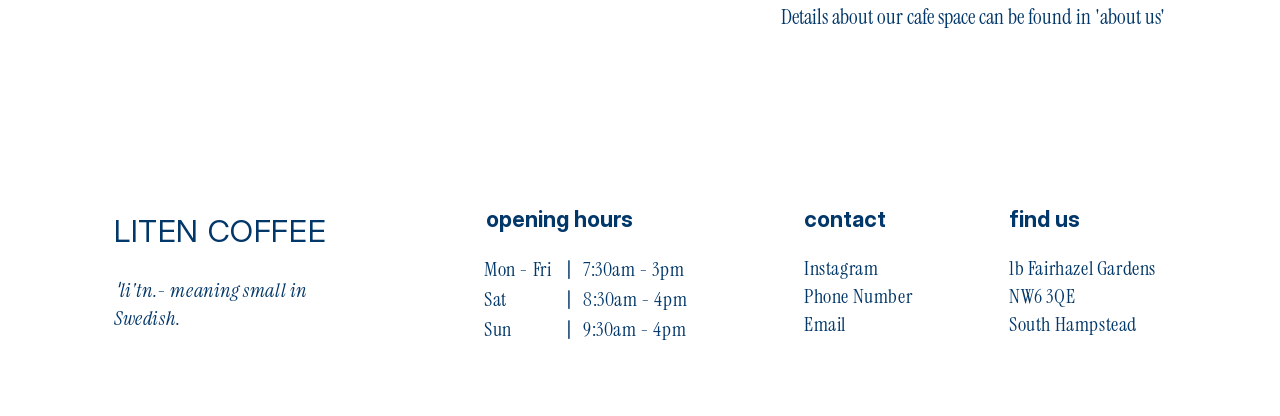
==== commit a57229cb: "Home: coffee cups top right, coffee pour bottom left Co-Authored-By: Claude Opus 5.5 <noreply@anthro" ====
--- a/index.html
+++ b/index.html
@@ -35,7 +35,7 @@
   <div class="home-main">
     <div class="photo-row">
       <img class="photo" src="assets/images/Liten_Shop_image.png" alt="The Liten shopfront in South Hampstead with customers sitting outside" width="470" height="411">
-      <img class="photo" src="assets/images/Coffee_pour_image.png" alt="Filter coffee being poured beside a bag of beans" width="470" height="411">
+      <img class="photo" src="assets/images/Coffee_Cups_image.png" alt="A stack of Liten branded coffee cups" width="470" height="411">
     </div>
 
     <div class="home-copy-1">
@@ -47,7 +47,7 @@
     </div>
 
     <div class="photo-row second">
-      <img class="photo" src="assets/images/Coffee_Cups_image.png" alt="A stack of Liten branded coffee cups" width="470" height="411">
+      <img class="photo" src="assets/images/Coffee_pour_image.png" alt="Filter coffee being poured beside a bag of beans" width="470" height="411">
       <img class="photo" src="assets/images/Matcha_Image.png" alt="Matcha being whisked" width="471" height="411">
     </div>
 
--- a/css/style.css
+++ b/css/style.css
@@ -168,6 +168,8 @@
   line-height: 1;
   color: var(--pill-text);
   text-decoration: none;
+  white-space: nowrap;
+  flex: none;          /* never squeezed by the text beside it */
   transition: background-color 0.2s ease;
 }
 .pill:hover, .pill:focus-visible { background-color: var(--pill-blue); }
@@ -269,13 +271,88 @@
 .things .heading-sans { line-height: 27px; }
 .things ul { list-style: none; padding: 0; margin-top: 17px; }
 
-/* What's On ------------------------------------------------------------- */
-.whatson-line {
-  text-align: center;
-  font-size: 16px;
-  line-height: 19.2px;
-  padding-bottom: 240px;
-}
+/* What's On ------------------------------------------------------------ */
+/* Same frame as Menus: title, then image + text rows that alternate sides */
+.whatson-main { padding-left: 66px; padding-right: 90px; padding-bottom: 120px; }
+.whatson-main .page-title { margin-top: 71px; }
+.event {
+  display: grid;
+  grid-template-columns: minmax(0, 470px) minmax(0, 1fr);
+  column-gap: 104px;
+  align-items: center;
+  margin-top: 64px;
+}
+.events-heading {
+  margin-top: 48px;
+  font-family: var(--sans);
+  font-weight: 400;
+  font-size: 22px;
+  line-height: 30.8px;
+  color: var(--pill-text);
+}
+.events-heading.past { margin-top: 96px; padding-top: 48px; border-top: 1px solid var(--rule); }
+.events-heading + .event { margin-top: 32px; }
+.events-heading + .past-events { margin-top: 24px; }
+.poster {
+  width: 100%;
+  height: auto;
+  border: 1px solid var(--rule);
+  border-radius: 6px;
+}
+.event-text a, .past-text a { color: var(--pill-text); }
+
+/* Past events: collapsible list. Title row opens to one image, a date stamp and a short paragraph */
+.past-events { margin-top: 24px; max-width: 900px; border-top: 1px solid var(--rule); }
+.past-event { border-bottom: 1px solid var(--rule); }
+.past-event summary {
+  display: flex;
+  align-items: center;
+  justify-content: space-between;
+  gap: 16px;
+  padding: 18px 0;
+  cursor: pointer;
+  list-style: none;
+  font-family: var(--sans);
+  font-weight: 700;
+  font-size: 22px;
+  line-height: 30.8px;
+}
+.past-event summary::-webkit-details-marker { display: none; }
+.past-event summary::after {      /* plus that turns into a minus */
+  content: "";
+  flex: none;
+  width: 16px;
+  height: 16px;
+  background:
+    linear-gradient(var(--navy), var(--navy)) center / 16px 2px no-repeat,
+    linear-gradient(var(--navy), var(--navy)) center / 2px 16px no-repeat;
+  transition: transform 0.2s ease;
+}
+.past-event[open] summary::after { background: linear-gradient(var(--navy), var(--navy)) center / 16px 2px no-repeat; }
+.past-event summary:hover span { text-decoration: underline; text-underline-offset: 4px; }
+.past-event summary:focus-visible { outline: 2px solid var(--navy); outline-offset: 2px; }
+.past-body {
+  display: grid;
+  grid-template-columns: minmax(0, 280px) minmax(0, 1fr);
+  column-gap: 40px;
+  align-items: start;
+  padding: 4px 0 28px;
+}
+.past-body .photo-placeholder, .past-body .poster { width: 100%; }
+.past-text { display: grid; gap: 12px; max-width: 480px; }
+.past-text .body-20 { line-height: 30px; }
+.past-date {
+  font-family: var(--sans);
+  font-size: 14px;
+  line-height: 20px;
+  letter-spacing: 0.2px;
+  color: #8A8A8A;
+}
+.event.reverse { grid-template-columns: minmax(0, 1fr) minmax(0, 470px); }
+.event.reverse .photo-placeholder { order: 2; }
+.event-text { display: grid; gap: 16px; max-width: 440px; }
+.event-text .body-20 { line-height: 30px; }
+.event.reverse .event-text { justify-self: start; }
 
 /* Footer ---------------------------------------------------------------- */
 .site-footer { background: var(--bg); }
@@ -320,7 +397,8 @@
   .header-inner { padding-left: 32px; padding-right: 32px; }
   .home-main { padding-left: 48px; padding-right: 48px; }
   .home-main .photo-row { column-gap: 6%; }
-  .menus-main { padding-left: 48px; padding-right: 48px; }
+  .menus-main, .whatson-main { padding-left: 48px; padding-right: 48px; }
+  .event { column-gap: 6%; }
   .menus-main .photo-row { column-gap: 6%; }
   .menu-col .pill { margin-left: 0 !important; }
   .menu-col { display: grid; justify-items: center; }
@@ -395,15 +473,17 @@
   .faq-list dt, .faq-list dd { line-height: 30px; }
   .faq-list dd { margin-bottom: 12px; }
   .things { margin-top: 32px; }
-  .whatson-line { padding: 32px 20px 160px; }
-  .footer-grid { grid-template-columns: 1fr 1fr; gap: 36px 24px; padding: 40px 20px 56px; }
-  .footer-col:first-child,
-  .footer-col:nth-child(2) { grid-column: 1 / -1; }   /* brand, then opening hours on their own rows */
-  .footer-col:nth-child(4) { grid-column: 1; grid-row: 3; } /* find us, bottom left */
-  .footer-col:nth-child(3) { grid-column: 2; grid-row: 3; } /* contact, bottom right */
-  .footer-col p { white-space: nowrap; }
-  .footer-col .footer-gloss { margin-top: 4px; max-width: none; }
-  .footer-col .heading-sans { margin-bottom: 12px; }
+  .whatson-main { padding-left: 20px; padding-right: 20px; padding-bottom: 72px; }
+  .whatson-main .page-title { margin-top: 40px; }
+  .event, .event.reverse { grid-template-columns: minmax(0, 1fr); row-gap: 24px; margin-top: 48px; }
+  .events-heading { margin-top: 32px; }
+  .events-heading.past { margin-top: 56px; padding-top: 32px; }
+  .events-heading + .event { margin-top: 20px; }
+  .past-body { grid-template-columns: minmax(0, 1fr); row-gap: 16px; }
+  .past-body .photo-placeholder, .past-body .poster { max-width: 320px; }
+  .past-event summary { font-size: 20px; }
+  .event.reverse .photo-placeholder { order: 0; }   /* image first on phones */
+  .event.reverse .event-text { justify-self: start; }
 }
 
 
@@ -455,3 +535,23 @@
 .map-options a:hover, .map-options a:focus-visible { text-decoration: underline; }
 
 @media (prefers-reduced-motion: reduce) { .nav-toggle span { transition: none; } }
+
+/* Footer: two columns from small laptops down, so nothing runs off the side */
+@media (max-width: 900px) {
+  .footer-grid { grid-template-columns: 1fr 1fr; gap: 36px 24px; padding: 40px 48px 56px; }
+  .footer-col:first-child,
+  .footer-col:nth-child(2) { grid-column: 1 / -1; }   /* brand, then opening hours on their own rows */
+  .footer-col:nth-child(4) { grid-column: 1; grid-row: 3; } /* find us, bottom left */
+  .footer-col:nth-child(3) { grid-column: 2; grid-row: 3; } /* contact, bottom right */
+  .footer-col p { white-space: nowrap; }
+  .footer-col .footer-gloss { margin-top: 4px; max-width: none; }
+  .footer-col .heading-sans { margin-bottom: 12px; }
+}
+@media (max-width: 760px) {
+  .footer-grid { padding-left: 20px; padding-right: 20px; }
+}
+/* Smallest phones: one column */
+@media (max-width: 359px) {
+  .footer-grid { grid-template-columns: minmax(0, 1fr); }
+  .footer-col:nth-child(3), .footer-col:nth-child(4) { grid-column: 1; grid-row: auto; }
+}
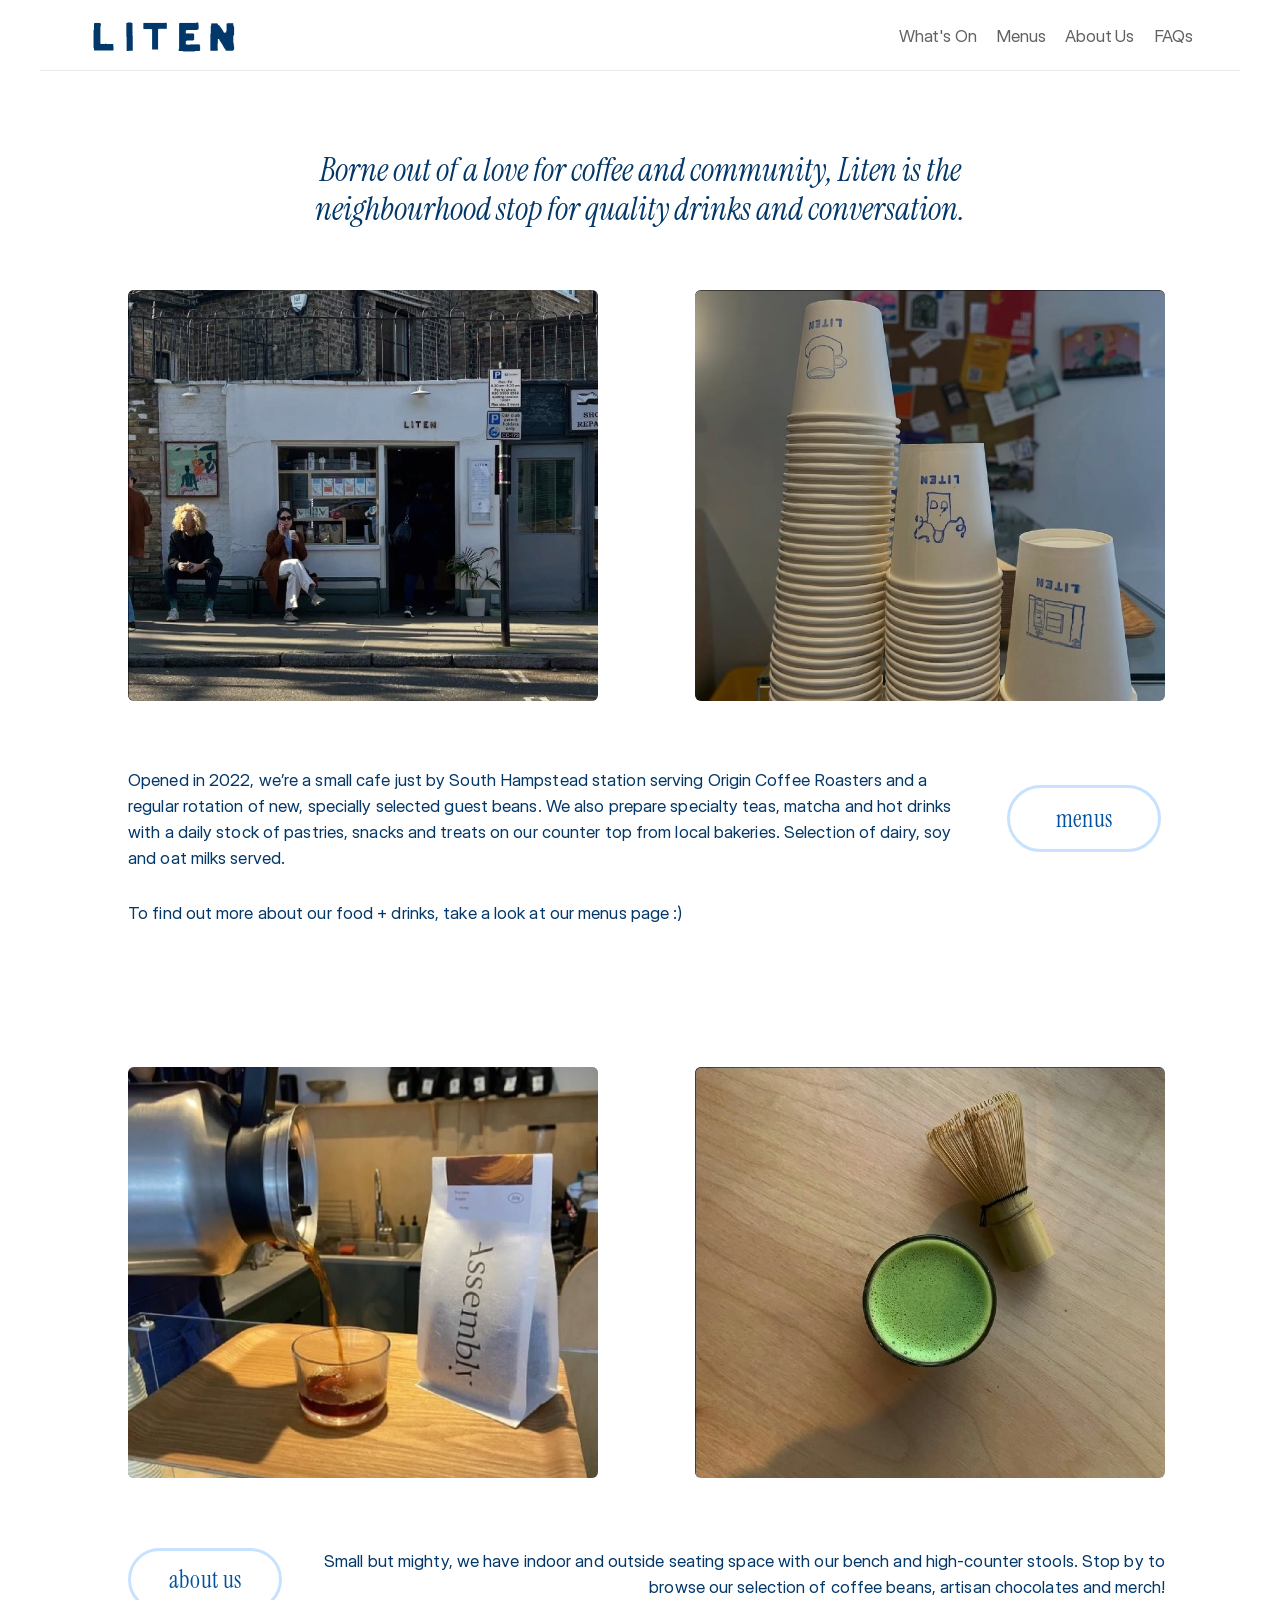
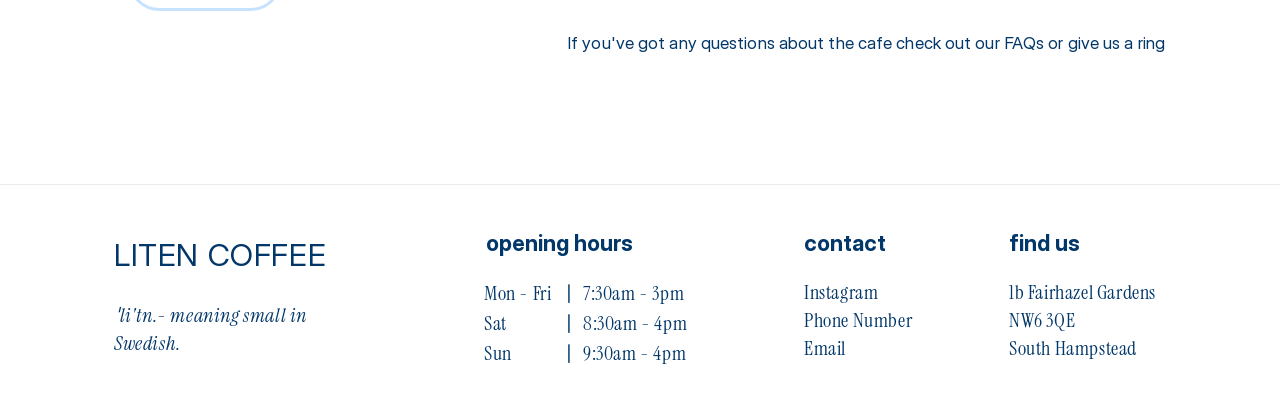
==== commit 8fef7c46: "Home: seating and FAQs copy from preview edits Co-Authored-By: Claude Opus 5.5 <noreply@anthropic.co" ====
--- a/index.html
+++ b/index.html
@@ -54,8 +54,8 @@
     <div class="home-copy-2">
       <a class="pill short" href="aboutus.html">about us</a>
       <div class="copy body-21">
-        <p>Small but mighty, we have indoor and outside seating space our bench and high-counter stools. We also have a sister cafe - Dawn Seal, nearby in Maida Vale where we host Sunday Chess Club and other events.</p>
-        <p>Details about our cafe space can be found in 'about us'</p>
+        <p>Small but mighty, we have indoor and outside seating space with our bench and high-counter stools. Stop by to browse our selection of coffee beans, artisan chocolates and merch!</p>
+        <p>If you've got any questions about the cafe check out our FAQs or give us a ring</p>
       </div>
     </div>
   </div>
@@ -75,7 +75,7 @@
       </div>
     </div>
     <div class="footer-col">
-      <h2 class="heading-sans">contact</h2>
+      <h2 class="heading-sans" id="contact">contact</h2>
       <p><a href="https://www.instagram.com/liten_coffeeshop/" target="_blank" rel="noopener">Instagram</a></p>
       <p>Phone Number</p>
       <p>Email</p>
--- a/css/style.css
+++ b/css/style.css
@@ -9,6 +9,11 @@
   font-family: 'Inter Display';
   src: url('../assets/fonts/InterDisplay-Regular.woff2') format('woff2');
   font-weight: 400; font-style: normal; font-display: swap;
+}
+@font-face {
+  font-family: 'Inter Display';
+  src: url('../assets/fonts/InterDisplay-Light.woff2') format('woff2');
+  font-weight: 300; font-style: normal; font-display: swap;
 }
 @font-face {
   font-family: 'Inter Display';
@@ -78,7 +83,13 @@
   height: 93px; /* 92px bar + 1px divider */
 }
 .logo-link { display: block; flex: none; }
-.logo-link img { width: 245px; height: 91px; object-fit: cover; }
+.logo-link img { width: 157px; height: 58px; object-fit: cover; }
+/* Homepage header: divider sits close under the logo and nav */
+@media (min-width: 761px) {
+  .site-header:not(.compact) .header-inner { height: auto; padding-bottom: 6px; }
+  .site-header:not(.compact) .logo-link { margin-top: 6px; }
+  .site-header:not(.compact) .main-nav { padding-top: 26px; }
+}
 
 .main-nav {
   display: flex;
@@ -131,13 +142,14 @@
 .site-header.compact { border-bottom: 1px solid var(--rule); } /* full-width divider */
 
 /* Type styles ----------------------------------------------------------- */
-.page-title {
-  font-family: var(--sans);
-  font-weight: 600;
-  font-size: 27px;
-  line-height: 37.8px;
-  letter-spacing: 0.81px;
-}
+.page-title {               /* serif page titles, as on What's On */
+  font-family: var(--serif);
+  font-weight: 400;
+  font-size: 52px;
+  line-height: 56px;
+  letter-spacing: 0;
+}
+.faq-main .page-title { font-size: 40px; line-height: 44px; } /* long title, kept smaller */
 .gloss {
   font-family: var(--serif);
   font-style: italic;
@@ -196,14 +208,18 @@
 }
 
 /* Home ------------------------------------------------------------------ */
-.home-hero {
-  padding-top: 86px; /* text top at 179 */
-  text-align: center;
-  font-size: 24px;
-  line-height: 28.8px;
-  letter-spacing: 0.96px;
+.home-hero {               /* opening statement: large italic serif, two balanced lines */
+  max-width: 720px;
+  margin: 0 auto;
+  padding-top: 80px;
   padding-left: 16px;
   padding-right: 16px;
+  text-align: center;
+  font-style: italic;
+  font-size: 32px;
+  line-height: 39px;
+  letter-spacing: 0;
+  text-wrap: balance;
 }
 .home-main { padding-left: 88px; padding-right: 75px; }
 .home-main .photo-row:first-child { margin-top: 61px; } /* images at 269 */
@@ -248,8 +264,18 @@
   width: 688px; max-width: 100%;
   aspect-ratio: 688 / 311;
   background: var(--placeholder);
-}
-.about-copy { margin-top: 45px; max-width: 624px; display: grid; gap: 36px; padding-bottom: 120px; }
+  border-radius: 6px;
+}
+.about-copy { margin-top: 45px; display: grid; gap: 36px; padding-bottom: 120px; }
+.about-copy > p { max-width: 624px; }
+/* Caps: text on the left, top-aligned with the photo on the right */
+.caps {
+  display: grid;
+  grid-template-columns: minmax(0, 624px) 300px;
+  column-gap: 64px;
+  align-items: start;
+}
+.caps-photo { width: 300px; max-width: 100%; height: auto; border-radius: 6px; }
 
 /* FAQs ------------------------------------------------------------------ */
 .faq-layout {
@@ -279,16 +305,19 @@
   display: grid;
   grid-template-columns: minmax(0, 470px) minmax(0, 1fr);
   column-gap: 104px;
-  align-items: center;
+  align-items: start;   /* text lines up with the top of the image */
   margin-top: 64px;
 }
+/* What's On section labels: small light uppercase */
 .events-heading {
   margin-top: 48px;
   font-family: var(--sans);
-  font-weight: 400;
-  font-size: 22px;
-  line-height: 30.8px;
-  color: var(--pill-text);
+  font-weight: 300;
+  font-size: 14px;
+  line-height: 20px;
+  letter-spacing: 2.4px;
+  text-transform: uppercase;
+  color: var(--navy);
 }
 .events-heading.past { margin-top: 96px; padding-top: 48px; border-top: 1px solid var(--rule); }
 .events-heading + .event { margin-top: 32px; }
@@ -349,17 +378,18 @@
   color: #8A8A8A;
 }
 .event.reverse { grid-template-columns: minmax(0, 1fr) minmax(0, 470px); }
+.event + .event { border-top: 1px solid var(--pill-blue); padding-top: 64px; } /* baby blue line between upcoming events */
 .event.reverse .photo-placeholder { order: 2; }
 .event-text { display: grid; gap: 16px; max-width: 440px; }
 .event-text .body-20 { line-height: 30px; }
 .event.reverse .event-text { justify-self: start; }
 
 /* Footer ---------------------------------------------------------------- */
-.site-footer { background: var(--bg); }
+.site-footer { background: var(--bg); border-top: 1px solid var(--rule); } /* same light line as under the nav */
 .footer-grid {
   display: grid;
   grid-template-columns: 372px 318px 205px auto;
-  padding: 45px 16px 72px 74px;
+  padding: 45px 16px 36px 74px;
 }
 .footer-col .footer-brand {
   font-family: var(--sans);
@@ -454,7 +484,7 @@
   .main-nav a { font-size: 19px; line-height: 24px; }
   .squiggle { top: 26px; }
 
-  .home-hero { padding: 40px 20px 0; font-size: 22px; line-height: 28px; letter-spacing: 0.6px; }
+  .home-hero { padding: 40px 20px 0; font-size: 24px; line-height: 30px; }
   .home-main, .menus-main, .inner-main { padding-left: 20px; padding-right: 20px; }
   .photo-row, .menus-main .photo-row { grid-template-columns: minmax(0, 1fr); row-gap: 20px; }
   .home-main .photo-row:first-child { margin-top: 36px; }
@@ -468,6 +498,7 @@
   .menu-col .pill { margin-top: 20px; }
   .about-photo { margin-top: 32px; }
   .about-copy { margin-top: 32px; gap: 24px; padding-bottom: 72px; }
+  .caps { grid-template-columns: minmax(0, 1fr); row-gap: 24px; }
   .faq-layout { grid-template-columns: minmax(0, 1fr); padding-bottom: 72px; }
   .faq-list { margin-top: 28px; }
   .faq-list dt, .faq-list dd { line-height: 30px; }
@@ -477,8 +508,11 @@
   .whatson-main .page-title { margin-top: 40px; }
   .event, .event.reverse { grid-template-columns: minmax(0, 1fr); row-gap: 24px; margin-top: 48px; }
   .events-heading { margin-top: 32px; }
+  .page-title { font-size: 42px; line-height: 46px; }
+  .faq-main .page-title { font-size: 34px; line-height: 38px; }
   .events-heading.past { margin-top: 56px; padding-top: 32px; }
   .events-heading + .event { margin-top: 20px; }
+  .event + .event { margin-top: 40px; padding-top: 40px; }
   .past-body { grid-template-columns: minmax(0, 1fr); row-gap: 16px; }
   .past-body .photo-placeholder, .past-body .poster { max-width: 320px; }
   .past-event summary { font-size: 20px; }
@@ -538,7 +572,7 @@
 
 /* Footer: two columns from small laptops down, so nothing runs off the side */
 @media (max-width: 900px) {
-  .footer-grid { grid-template-columns: 1fr 1fr; gap: 36px 24px; padding: 40px 48px 56px; }
+  .footer-grid { grid-template-columns: 1fr 1fr; gap: 36px 24px; padding: 40px 48px 28px; }
   .footer-col:first-child,
   .footer-col:nth-child(2) { grid-column: 1 / -1; }   /* brand, then opening hours on their own rows */
   .footer-col:nth-child(4) { grid-column: 1; grid-row: 3; } /* find us, bottom left */
@@ -555,3 +589,71 @@
   .footer-grid { grid-template-columns: minmax(0, 1fr); }
   .footer-col:nth-child(3), .footer-col:nth-child(4) { grid-column: 1; grid-row: auto; }
 }
+
+/* Dawn Seal link: white pill with their logo */
+.pill.dawn { background: #fff; border-color: var(--pill-blue); }
+.pill.dawn img { width: 116px; height: auto; }
+.pill.dawn:hover, .pill.dawn:focus-visible { background: var(--pill-blue); }
+.dawn-row { display: grid; gap: 20px; justify-items: start; }
+.event-text .pill.dawn { margin-top: 8px; }
+
+/* Placeholder watermark across photos (remove the wrapper when final photos arrive) */
+.watermark { position: relative; overflow: hidden; border-radius: 6px; }
+.watermark::after {
+  content: attr(data-watermark);
+  position: absolute;
+  top: 50%;
+  left: 50%;
+  transform: translate(-50%, -50%) rotate(-32deg);
+  font-family: var(--sans);
+  font-weight: 700;
+  font-size: clamp(28px, 8vw, 54px);
+  letter-spacing: 6px;
+  color: rgba(255, 255, 255, 0.6);
+  text-shadow: 0 1px 6px rgba(2, 55, 105, 0.35);
+  white-space: nowrap;
+  pointer-events: none;
+}
+
+/* Grey photo placeholders get the same diagonal PLACEHOLDER mark */
+.photo-placeholder, .about-photo { position: relative; overflow: hidden; }
+.photo-placeholder::after, .about-photo::after {
+  content: "PLACEHOLDER";
+  position: absolute;
+  top: 50%;
+  left: 50%;
+  transform: translate(-50%, -50%) rotate(-32deg);
+  font-family: var(--sans);
+  font-weight: 700;
+  font-size: clamp(22px, 6vw, 46px);
+  letter-spacing: 6px;
+  color: rgba(255, 255, 255, 0.75);
+  white-space: nowrap;
+  pointer-events: none;
+}
+
+/* Phones: smaller body text so paragraphs aren't overwhelming */
+@media (max-width: 760px) {
+  .body-20, .body-21, .event-text .body-20, .past-text .body-20 { font-size: 17px; line-height: 25px; letter-spacing: 0.3px; }
+  .faq-list dt, .faq-list dd { font-size: 18px; line-height: 27px; }
+}
+
+/* Homepage and What's On body text in sans-serif (the homepage intro line stays italic serif) */
+.home-main .body-21,
+.whatson-main .body-20 {
+  font-family: var(--sans);
+  font-weight: 400;
+  font-size: 17px;
+  line-height: 26px;
+  letter-spacing: 0.1px;
+}
+/* Homepage pills in serif */
+.home-main .pill {
+  font-family: var(--serif);
+  font-size: 24px;
+  letter-spacing: 0.3px;
+}
+@media (max-width: 760px) {
+  .home-main .body-21,
+  .whatson-main .body-20 { font-size: 15px; line-height: 23px; }
+}
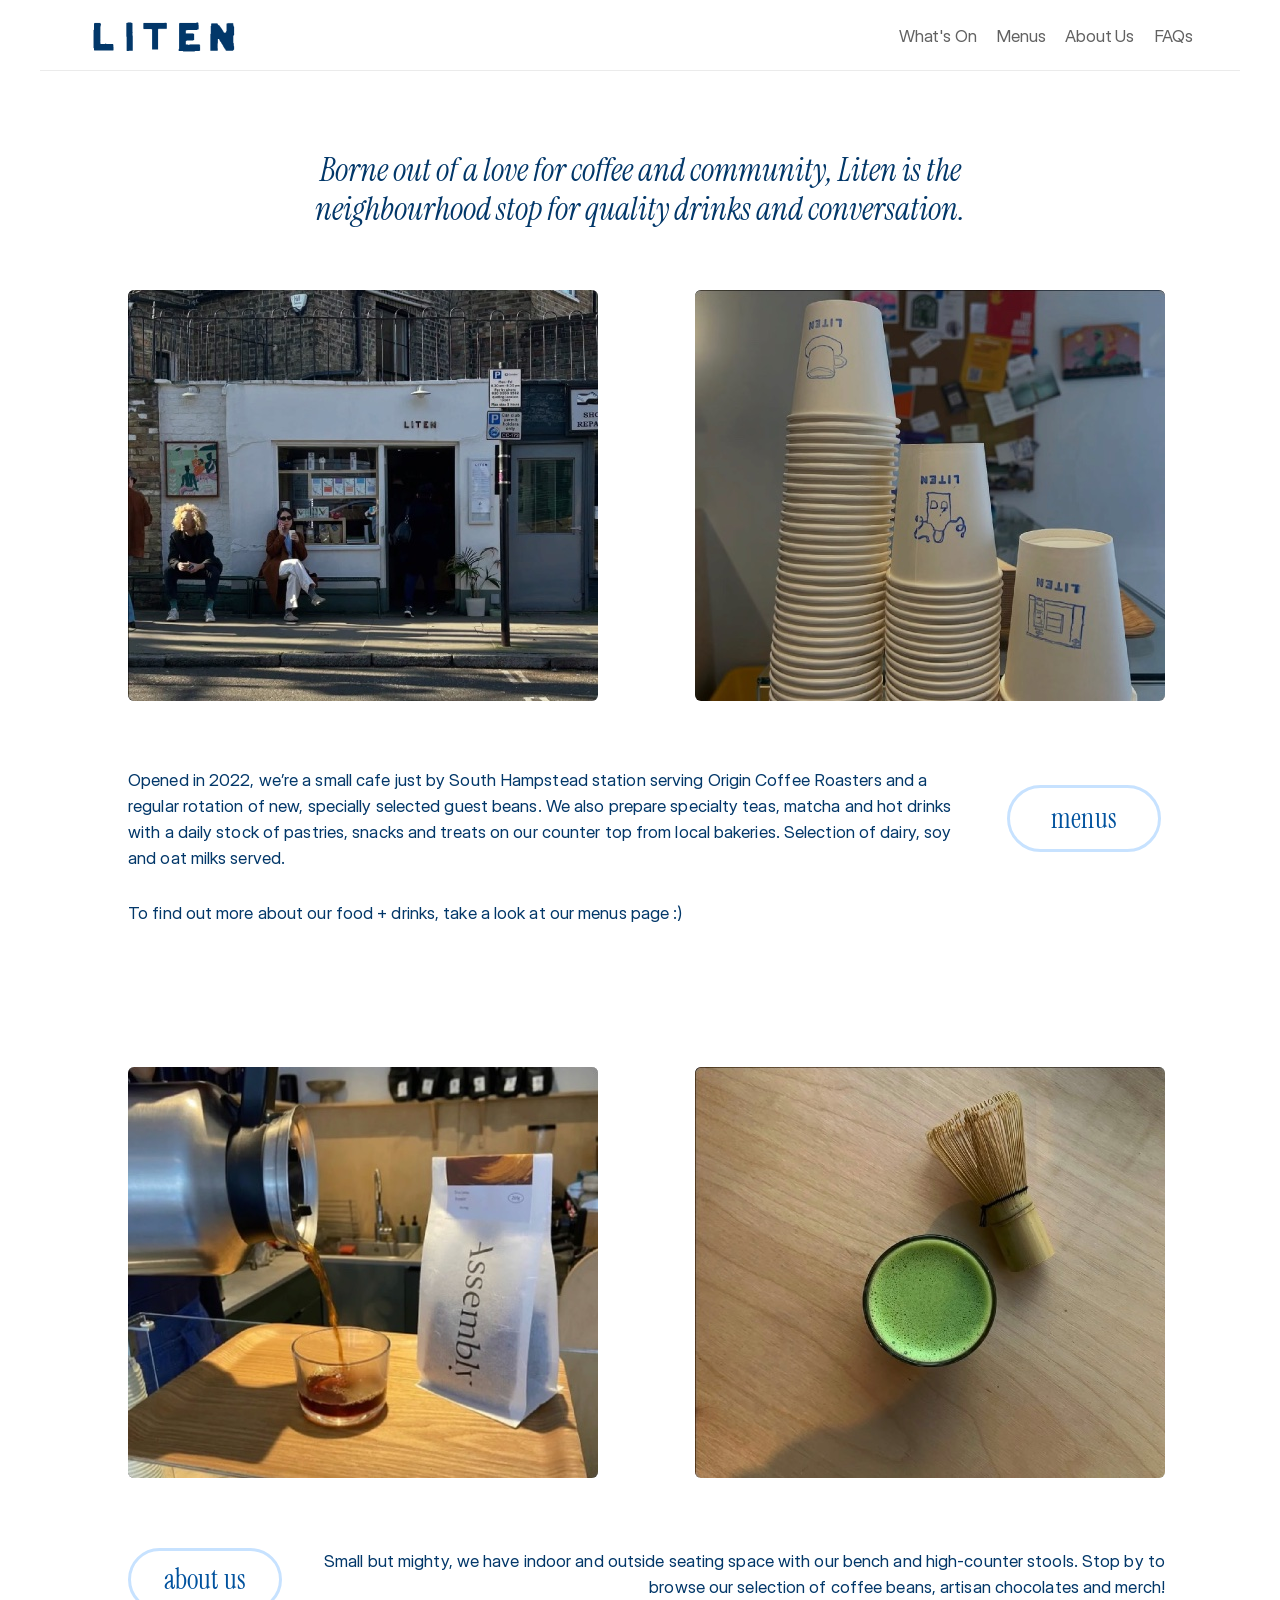
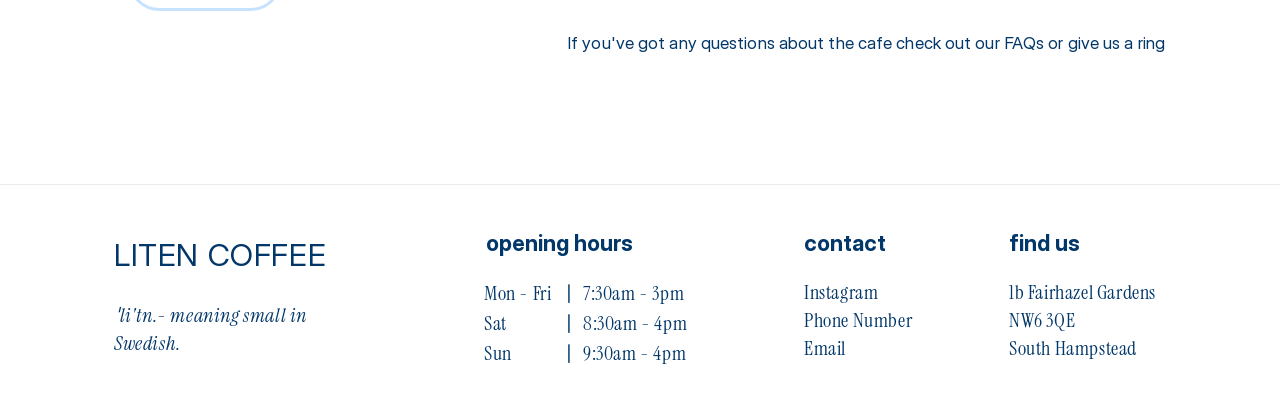
==== commit fc61fafa: "Desktop nav: squiggle draws itself in on hover Co-Authored-By: Claude Opus 5.5 <noreply@anthropic.co" ====
--- a/index.html
+++ b/index.html
@@ -20,10 +20,10 @@
     </a>
     <button class="nav-toggle" type="button" aria-expanded="false" aria-controls="main-nav" aria-label="Open navigation"><span></span><span></span><span></span></button>
     <nav class="main-nav" id="main-nav" aria-label="Main">
-      <a href="whatson.html">What's On<svg class="squiggle" viewBox="0 -1 76 9" preserveAspectRatio="xMinYMid slice" aria-hidden="true" focusable="false"><path d="M 0 5.26 C 0 5.26 3.353 2.695 7.664 2.41 C 11.975 2.125 14.529 6.456 19.16 5.886 C 23.79 5.316 25.866 0.416 30.017 0.7 C 34.168 0.985 33.849 6.399 38.958 6.969 C 44.067 7.539 47.261 0 52.37 0 C 57.479 0 58.597 5.841 63.866 5.699 C 69.134 5.556 76 1.14 76 1.14"/></svg></a>
-      <a href="menus.html">Menus<svg class="squiggle" viewBox="0 -1 76 9" preserveAspectRatio="xMinYMid slice" aria-hidden="true" focusable="false"><path d="M 0 5.26 C 0 5.26 3.353 2.695 7.664 2.41 C 11.975 2.125 14.529 6.456 19.16 5.886 C 23.79 5.316 25.866 0.416 30.017 0.7 C 34.168 0.985 33.849 6.399 38.958 6.969 C 44.067 7.539 47.261 0 52.37 0 C 57.479 0 58.597 5.841 63.866 5.699 C 69.134 5.556 76 1.14 76 1.14"/></svg></a>
-      <a href="aboutus.html">About Us<svg class="squiggle" viewBox="0 -1 76 9" preserveAspectRatio="xMinYMid slice" aria-hidden="true" focusable="false"><path d="M 0 5.26 C 0 5.26 3.353 2.695 7.664 2.41 C 11.975 2.125 14.529 6.456 19.16 5.886 C 23.79 5.316 25.866 0.416 30.017 0.7 C 34.168 0.985 33.849 6.399 38.958 6.969 C 44.067 7.539 47.261 0 52.37 0 C 57.479 0 58.597 5.841 63.866 5.699 C 69.134 5.556 76 1.14 76 1.14"/></svg></a>
-      <a href="faqs.html">FAQs<svg class="squiggle" viewBox="0 -1 76 9" preserveAspectRatio="xMinYMid slice" aria-hidden="true" focusable="false"><path d="M 0 5.26 C 0 5.26 3.353 2.695 7.664 2.41 C 11.975 2.125 14.529 6.456 19.16 5.886 C 23.79 5.316 25.866 0.416 30.017 0.7 C 34.168 0.985 33.849 6.399 38.958 6.969 C 44.067 7.539 47.261 0 52.37 0 C 57.479 0 58.597 5.841 63.866 5.699 C 69.134 5.556 76 1.14 76 1.14"/></svg></a>
+      <a href="whatson.html">What's On<svg class="squiggle" viewBox="0 -1 76 9" preserveAspectRatio="xMinYMid slice" aria-hidden="true" focusable="false"><path pathLength="1" d="M 0 5.26 C 0 5.26 3.353 2.695 7.664 2.41 C 11.975 2.125 14.529 6.456 19.16 5.886 C 23.79 5.316 25.866 0.416 30.017 0.7 C 34.168 0.985 33.849 6.399 38.958 6.969 C 44.067 7.539 47.261 0 52.37 0 C 57.479 0 58.597 5.841 63.866 5.699 C 69.134 5.556 76 1.14 76 1.14"/></svg></a>
+      <a href="menus.html">Menus<svg class="squiggle" viewBox="0 -1 76 9" preserveAspectRatio="xMinYMid slice" aria-hidden="true" focusable="false"><path pathLength="1" d="M 0 5.26 C 0 5.26 3.353 2.695 7.664 2.41 C 11.975 2.125 14.529 6.456 19.16 5.886 C 23.79 5.316 25.866 0.416 30.017 0.7 C 34.168 0.985 33.849 6.399 38.958 6.969 C 44.067 7.539 47.261 0 52.37 0 C 57.479 0 58.597 5.841 63.866 5.699 C 69.134 5.556 76 1.14 76 1.14"/></svg></a>
+      <a href="aboutus.html">About Us<svg class="squiggle" viewBox="0 -1 76 9" preserveAspectRatio="xMinYMid slice" aria-hidden="true" focusable="false"><path pathLength="1" d="M 0 5.26 C 0 5.26 3.353 2.695 7.664 2.41 C 11.975 2.125 14.529 6.456 19.16 5.886 C 23.79 5.316 25.866 0.416 30.017 0.7 C 34.168 0.985 33.849 6.399 38.958 6.969 C 44.067 7.539 47.261 0 52.37 0 C 57.479 0 58.597 5.841 63.866 5.699 C 69.134 5.556 76 1.14 76 1.14"/></svg></a>
+      <a href="faqs.html">FAQs<svg class="squiggle" viewBox="0 -1 76 9" preserveAspectRatio="xMinYMid slice" aria-hidden="true" focusable="false"><path pathLength="1" d="M 0 5.26 C 0 5.26 3.353 2.695 7.664 2.41 C 11.975 2.125 14.529 6.456 19.16 5.886 C 23.79 5.316 25.866 0.416 30.017 0.7 C 34.168 0.985 33.849 6.399 38.958 6.969 C 44.067 7.539 47.261 0 52.37 0 C 57.479 0 58.597 5.841 63.866 5.699 C 69.134 5.556 76 1.14 76 1.14"/></svg></a>
     </nav>
   </div>
 </header>
--- a/css/style.css
+++ b/css/style.css
@@ -481,7 +481,7 @@
   }
   .main-nav.open,
   .site-header.compact .main-nav.open { display: flex; }
-  .main-nav a { font-size: 19px; line-height: 24px; }
+  .main-nav a { font-size: 19px; line-height: 24px; align-self: flex-start; } /* word-width, so the squiggle stays word-width */
   .squiggle { top: 26px; }
 
   .home-hero { padding: 40px 20px 0; font-size: 24px; line-height: 30px; }
@@ -595,6 +595,16 @@
 .pill.dawn img { width: 116px; height: auto; }
 .pill.dawn:hover, .pill.dawn:focus-visible { background: var(--pill-blue); }
 .dawn-row { display: grid; gap: 20px; justify-items: start; }
+/* About Us: text across ~78%, Dawn Seal pill on the right, centred against the text */
+@media (min-width: 761px) {
+  .about-copy .dawn-row {
+    max-width: 988px;
+    grid-template-columns: minmax(0, 78%) auto;
+    justify-content: space-between;
+    align-items: center;
+  }
+  .about-copy .dawn-row .pill { justify-self: end; margin-right: 56px; }
+}
 .event-text .pill.dawn { margin-top: 8px; }
 
 /* Placeholder watermark across photos (remove the wrapper when final photos arrive) */
@@ -647,13 +657,69 @@
   line-height: 26px;
   letter-spacing: 0.1px;
 }
-/* Homepage pills in serif */
+/* Homepage pills in serif, slightly larger for an editorial feel */
 .home-main .pill {
   font-family: var(--serif);
-  font-size: 24px;
-  letter-spacing: 0.3px;
+  font-size: 28px;
+  letter-spacing: 0.2px;
 }
 @media (max-width: 760px) {
   .home-main .body-21,
   .whatson-main .body-20 { font-size: 15px; line-height: 23px; }
 }
+
+/* About Us story: placeholder photo (~55% wide) on the left, as tall as the story text on the right */
+.story {
+  margin-top: 54px;
+  display: grid;
+  grid-template-columns: minmax(0, 55%) minmax(0, 1fr);
+  column-gap: 48px;
+  align-items: start;   /* text stops where it ends; breathing space below */
+}
+.story .about-photo { margin-top: 0; width: 100%; max-width: none; aspect-ratio: 4 / 3; }
+.story-text { display: grid; gap: 20px; align-content: start; line-height: 30px; }
+.about-main .about-copy { margin-top: 64px; }
+@media (max-width: 760px) {
+  .story { grid-template-columns: minmax(0, 1fr); row-gap: 24px; margin-top: 32px; }
+  .story .about-photo { min-height: 0; aspect-ratio: 688 / 311; }
+  .story-text { line-height: 25px; gap: 16px; }
+  .about-main .about-copy { margin-top: 40px; }
+}
+
+/* Caps: photo the same width as the text column, more copy under the caps text */
+.about-copy .caps { grid-template-columns: minmax(0, 55%) minmax(0, 1fr); column-gap: 48px; max-width: none; } /* same columns as the story above */
+.about-copy .caps .caps-photo { width: 100%; }
+.caps-text { display: grid; gap: 20px; }
+.about-copy > .caps > .caps-text p { max-width: none; }
+/* Dawn Seal: light coral line above, in Dawn Seal's colour */
+.about-copy .dawn-row { position: relative; margin-top: 44px; padding-top: 41px; max-width: none; } /* squiggle ~80px below the caps, text 41px below the squiggle */
+.about-main .about-copy { padding-bottom: 43px; } /* less space between Dawn Seal and the footer */
+.about-copy .dawn-row::before {   /* hand-drawn style squiggle in Dawn Seal coral */
+  content: "";
+  position: absolute;
+  top: 0;
+  left: 0;
+  right: 0;
+  height: 8px;
+  background: url("data:image/svg+xml,%3Csvg xmlns='http://www.w3.org/2000/svg' width='40' height='8' viewBox='0 0 40 8'%3E%3Cpath d='M0 4 Q 10 0.5 20 4 T 40 4' fill='none' stroke='%23DE5A42' stroke-opacity='0.6' stroke-width='1.2'/%3E%3C/svg%3E") repeat-x left center / 40px 8px;
+}
+@media (max-width: 760px) {
+  .about-copy .caps { grid-template-columns: minmax(0, 1fr); row-gap: 24px; }
+  .caps-text { gap: 16px; }
+  .about-copy .dawn-row { margin-top: 16px; padding-top: 22px; }
+}
+
+/* Desktop: the squiggle draws itself in on hover, and rubs out when you move away */
+.squiggle path { stroke-dasharray: 1 1.1; stroke-dashoffset: 0; }
+@media (hover: hover) and (min-width: 761px) {
+  .main-nav a .squiggle { opacity: 1; transition: none; }
+  .main-nav a:not([aria-current="page"]) .squiggle path {
+    stroke-dashoffset: 1.05;
+    transition: stroke-dashoffset 0.55s cubic-bezier(.45, 0, .2, 1);
+  }
+  .main-nav a:not([aria-current="page"]):hover .squiggle path,
+  .main-nav a:not([aria-current="page"]):focus-visible .squiggle path { stroke-dashoffset: 0; }
+}
+@media (prefers-reduced-motion: reduce) {
+  .main-nav a .squiggle path { transition: none !important; }
+}
